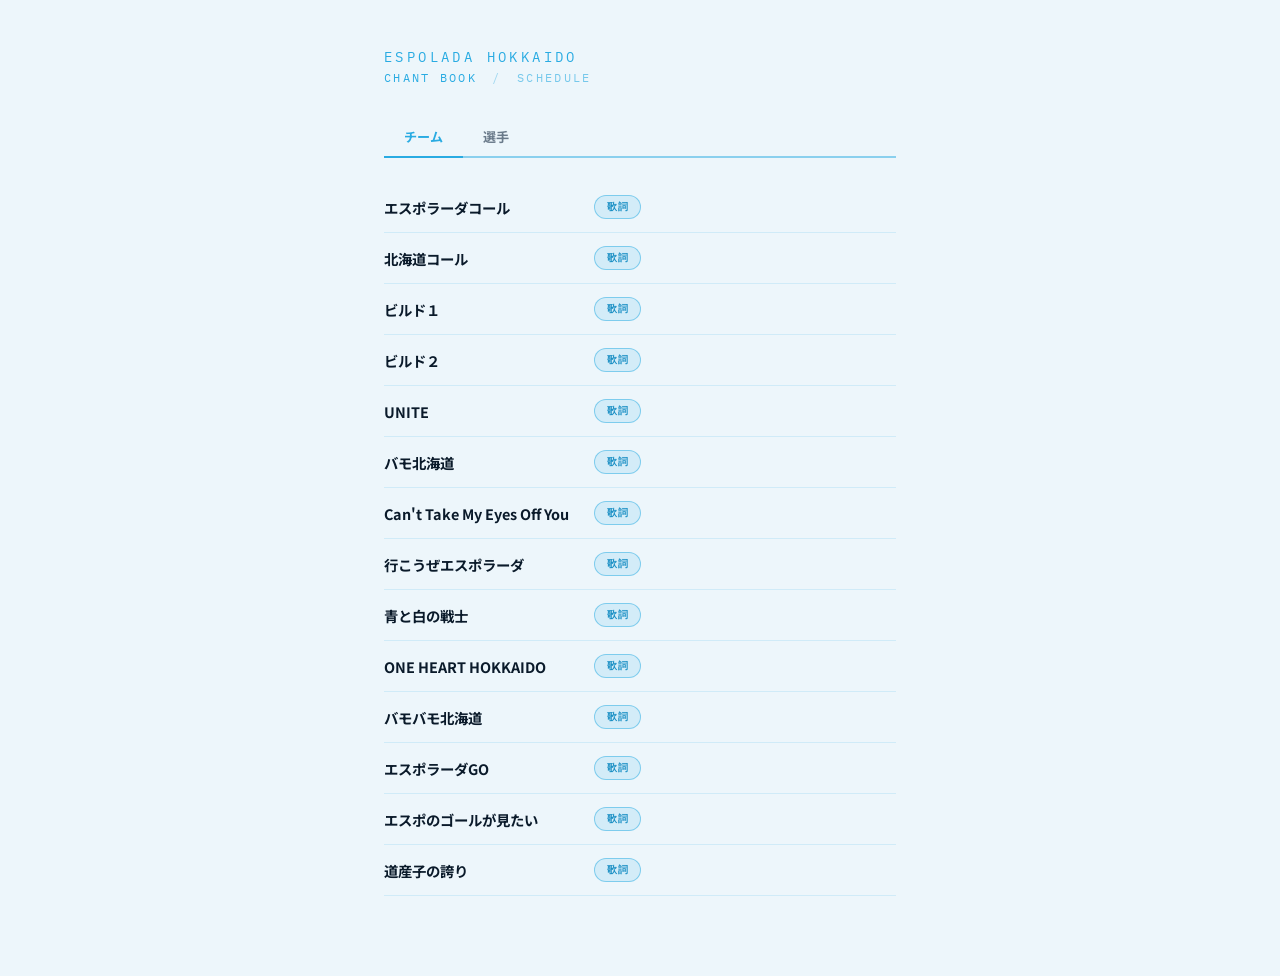
==== index.html @ 990f6f1b "rename tabs: チーム / 選手" ====
<!DOCTYPE html>
<html lang="ja">
<head>
<meta charset="UTF-8">
<meta name="viewport" content="width=device-width, initial-scale=1.0">
<title>CHANT BOOK — エスポラーダ北海道</title>
<link href="https://fonts.googleapis.com/css2?family=Noto+Sans+JP:wght@400;700;900&family=IBM+Plex+Mono&display=swap" rel="stylesheet">
<style>
* { margin:0; padding:0; box-sizing:border-box; }

:root {
  --sky:        #29abe2;
  --sky-mid:    #1a8fc4;
  --sky-dim:    rgba(41,171,226,0.13);
  --sky-border: rgba(41,171,226,0.5);
  --text:       #0a1a2a;
  --muted:      #6a7a8a;
  --border:     rgba(41,171,226,0.15);
  --bg:         #edf6fb;
  --surface:    #ffffff;
}

body {
  background: var(--bg);
  color: var(--text);
  font-family: 'Noto Sans JP', sans-serif;
  max-width: 560px;
  margin: 0 auto;
  padding: 48px 24px 80px;
}

.site-brand {
  font-family: 'IBM Plex Mono', monospace;
  font-size: 0.85rem; letter-spacing: 0.25em;
  color: var(--sky); text-transform: uppercase;
  margin-bottom: 4px;
}
.site-title {
  font-family: 'IBM Plex Mono', monospace;
  font-size: 0.72rem; letter-spacing: 0.2em;
  color: var(--sky); text-transform: uppercase;
  margin-bottom: 32px;
}
.site-title a {
  color: inherit; text-decoration: none; opacity: 0.6; transition: opacity 0.15s;
}
.site-title a:hover { opacity: 1; }
.site-title .bc-sep { opacity: 0.4; margin: 0 6px; }
.site-title .bc-current { opacity: 1; }

/* ── TABS ── */
.tabs {
  display: flex;
  border-bottom: 2px solid var(--sky-border);
  margin-bottom: 24px;
}
.tab {
  padding: 10px 20px;
  font-size: 0.82rem;
  font-weight: 700;
  color: var(--muted);
  cursor: pointer;
  border-bottom: 2px solid transparent;
  margin-bottom: -2px;
  transition: color 0.15s, border-color 0.15s;
  background: none;
  border-top: none; border-left: none; border-right: none;
  font-family: 'Noto Sans JP', sans-serif;
}
.tab:hover { color: var(--sky); }
.tab.active { color: var(--sky); border-bottom-color: var(--sky); }

/* ── LIST ── */
.tab-panel { display: none; }
.tab-panel.active { display: block; }

.item {
  display: grid;
  grid-template-columns: 200px auto 1fr;
  align-items: center;
  gap: 0 10px;
  padding: 13px 0;
  border-bottom: 1px solid var(--border);
}
.item.wip { opacity: 0.35; }

.item-name {
  font-size: 0.9rem;
  font-weight: 700;
  color: var(--text);
  white-space: nowrap;
}

/* バッジ列：名前のすぐ右に密着 */
.item-badges {
  display: flex;
  align-items: center;
  gap: 6px;
}

/* ── BADGES ── */
.badge {
  display: inline-flex;
  align-items: center;
  padding: 4px 12px;
  border-radius: 20px;
  font-size: 0.6rem;
  font-family: 'IBM Plex Mono', monospace;
  letter-spacing: 0.06em;
  cursor: pointer;
  transition: all 0.15s;
  border: 1px solid transparent;
  white-space: nowrap;
}

.badge-call {
  background: var(--sky-dim);
  border-color: var(--sky-border);
  color: var(--sky-mid);
  font-weight: 700;
}
.badge-call:hover {
  background: rgba(41,171,226,0.22);
  border-color: var(--sky);
  color: var(--sky);
}

.badge-chant {
  background: var(--sky);
  border-color: var(--sky);
  color: #fff;
  font-weight: 700;
}
.badge-chant:hover {
  background: var(--sky-mid);
  border-color: var(--sky-mid);
}

/* チャントタブの歌詞バッジ */
.badge-lyrics {
  background: var(--sky-dim);
  border-color: var(--sky-border);
  color: var(--sky-mid);
  font-weight: 700;
}
.badge-lyrics:hover {
  background: rgba(41,171,226,0.22);
  border-color: var(--sky);
  color: var(--sky);
}

/* ── HOVER POPUP ── */
.hover-popup {
  display: none;
  position: fixed;
  z-index: 200;
  background: var(--surface);
  border: 1px solid var(--sky-border);
  border-radius: 10px;
  padding: 16px 18px;
  width: 280px;
  pointer-events: none;
  box-shadow: 0 4px 24px rgba(0,0,0,0.12);
}
.hover-popup.visible { display: block; }

.popup-label {
  font-weight: 700;
  color: var(--muted);
  margin-bottom: 6px;
}
.popup-origin {
  color: var(--muted);
  margin-bottom: 10px;
}
.popup-lines { display: flex; flex-direction: column; }
.popup-line {
  font-size: 0.88rem;
  font-weight: 700;
  color: var(--text);
  line-height: 1.9;
}
.popup-line.is-chant { color: var(--sky); }
.popup-wip {
  font-size: 0.78rem;
  color: var(--muted);
  font-style: italic;
}

/* ── BOTTOM SHEET MODAL ── */
.overlay {
  display: none;
  position: fixed;
  inset: 0;
  background: rgba(0,0,0,0.4);
  z-index: 100;
  backdrop-filter: blur(4px);
  align-items: flex-end;
  justify-content: center;
}
.overlay.open { display: flex; }

.modal {
  background: var(--surface);
  border-top: 3px solid var(--sky);
  width: 100%;
  max-width: 560px;
  padding: 28px 24px 40px;
  border-radius: 14px 14px 0 0;
  animation: slide-up 0.2s cubic-bezier(0.32, 0.72, 0, 1);
  max-height: 80vh;
  overflow-y: auto;
}

@media (min-width: 600px) {
  .overlay {
    align-items: center;
  }
  .modal {
    border-top: none;
    border: 2px solid var(--sky-border);
    border-radius: 14px;
    max-width: 480px;
    max-height: 80vh;
    animation: fade-in 0.18s ease;
    box-shadow: 0 8px 40px rgba(0,0,0,0.18);
  }
  @keyframes fade-in {
    from { opacity: 0; transform: translateY(-12px); }
    to   { opacity: 1; transform: translateY(0); }
  }
}
@keyframes slide-up {
  from { transform: translateY(32px); opacity: 0; }
  to   { transform: translateY(0);    opacity: 1; }
}

.modal-close {
  display: flex;
  justify-content: flex-end;
  margin-bottom: 16px;
}
.close-btn {
  background: none; border: none;
  color: var(--muted); font-size: 2.2rem;
  cursor: pointer; padding: 4px 8px;
  transition: color 0.12s;
}
.close-btn:hover { color: var(--text); }

.modal-player {
  font-family: 'IBM Plex Mono', monospace;
  font-size: 0.55rem;
  letter-spacing: 0.2em;
  color: var(--muted);
  text-transform: uppercase;
  margin-bottom: 4px;
}
.modal-title {
  font-size: 1.2rem;
  font-weight: 900;
  margin-bottom: 20px;
}
.modal-section-label {
  font-weight: 700;
  color: var(--muted);
  margin-bottom: 8px;
}
.modal-origin {
  color: var(--muted);
  margin-bottom: 14px;
}
.modal-lines {
  margin-bottom: 24px;
  padding: 14px 16px;
  border-radius: 10px;
  border: 1px solid var(--sky-border);
  background: rgba(41,171,226,0.06);
}
.modal-lines.is-call {
  border-color: rgba(0,0,0,0.07);
  background: rgba(0,0,0,0.03);
}
.modal-line {
  font-size: 1rem;
  font-weight: 700;
  color: var(--sky);
  line-height: 1.9;
}
.modal-line.is-call-line {
  color: #333344;
}
.modal-divider {
  height: 1px;
  background: var(--border);
  margin-bottom: 20px;
}
.modal-wip {
  font-size: 0.8rem;
  color: var(--muted);
  font-style: italic;
  margin-bottom: 24px;
}

.audio-row {
  display: flex;
  align-items: center;
  gap: 14px;
}
.play-btn {
  width: 42px; height: 42px;
  border-radius: 50%;
  border: 1px solid var(--sky-border);
  background: transparent; color: var(--sky);
  cursor: pointer;
  display: flex; align-items: center; justify-content: center;
  flex-shrink: 0;
  transition: background 0.15s;
}
.play-btn:hover { background: var(--sky-dim); }
.play-btn.playing { background: var(--sky-dim); animation: ring 1s ease infinite; }
@keyframes ring {
  0%,100%{ box-shadow: 0 0 0 0 rgba(41,171,226,0.4); }
  50%    { box-shadow: 0 0 0 10px rgba(41,171,226,0); }
}
.play-btn:disabled {
  border-color: var(--border); color: #ccccdd;
  cursor: default; animation: none;
}
.audio-status {
  font-family: 'IBM Plex Mono', monospace;
  font-size: 0.55rem; color: var(--muted); letter-spacing: 0.1em;
}
</style>
</head>
<body>

<div class="site-brand">ESPOLADA HOKKAIDO</div>
<div class="site-title">
  <span class="bc-current">Chant Book</span>
  <span class="bc-sep">/</span>
  <a href="./next-match.html">Schedule</a>
</div>

<div class="tabs">
  <button class="tab active" onclick="switchTab('chants', this)">チーム</button>
  <button class="tab" onclick="switchTab('calls', this)">選手</button>
</div>

<div class="tab-panel active" id="panel-chants">
  <div id="chant-list"></div>
</div>
<div class="tab-panel" id="panel-calls">
  <div id="call-list"></div>
</div>

<!-- Hover popup -->
<div class="hover-popup" id="hover-popup">
  <div class="popup-label" id="popup-label"></div>
  <div id="popup-content-wrap"></div>
</div>

<!-- Bottom sheet modal -->
<div class="overlay" id="overlay" onclick="handleOverlayClick(event)">
  <div class="modal" onclick="event.stopPropagation()">
    <div class="modal-close">
      <button class="close-btn" onclick="closeModal()">✕</button>
    </div>
    <div id="modal-inner"></div>
    <div class="audio-row">
      <button class="play-btn" id="modal-play" onclick="toggleAudio()">
        <svg id="modal-icon" width="12" height="14" viewBox="0 0 12 14" fill="currentColor">
          <path d="M0 0 L12 7 L0 14 Z"/>
        </svg>
      </button>
      <div class="audio-status" id="audio-status">音源準備中</div>
    </div>
  </div>
</div>

<script>
const chants = [
  { title: "エスポラーダコール",
    lines: ["エースポラーダ＊＊　＊＊＊", "エースポラーダ＊＊　＊＊＊"], audio: null },
  { title: "北海道コール",
    lines: ["ほーっかいどー＊＊", "ほーっかいどー＊＊"], audio: null },
  { title: "ビルド１",
    lines: ["＊　＊＊＊　北海道", "＊　＊＊＊　北海道"], audio: null },
  { title: "ビルド２",
    lines: ["＊　＊＊　＊＊＊＊（オイ）", "エスポラーダ北海道", "＊　＊＊　＊＊＊＊（オイ）", "エスポラーダ北海道"], audio: null },
  { title: "UNITE",
    origin: "リパブリック讃歌",
    lines: ["エースポラーダ　ユナイト", "エースポラーダ　ユナイト", "エースポラーダ　ユナイト", "エースポラーダ　北海道"], audio: null },
  { title: "バモ北海道",
    lines: ["オー　バモ北海道", "北海道　北海道", "バモ北海道"], audio: null },
  { title: "Can't Take My Eyes Off You",
    origin: "君の瞳に恋してる",
    lines: ["エ・ス・ポ・ラーダ　ラララララーラ", "エスポラーダ　ラララララーラ", "エスポラーダ　ラララララーラ", "エスポラーダ　ララーラ　ララーラーラー"], audio: null },
  { title: "行こうぜエスポラーダ",
    lines: ["行こうぜ　行こうぜ　エスポラーダー", "北海道　北海道　オーオー"], audio: null },
  { title: "青と白の戦士",
    lines: ["アーレー　アーレー　アレー", "エスポ　アーレー", "青と白の誇りかけ", "共に戦おう"], audio: null },
  { title: "ONE HEART HOKKAIDO",
    lines: ["青と白の戦士　がむしゃらに走ろう", "熱く強く速く　共に戦おうぜ", "ONE HEART HOKKAIDO", "ONE HEART HOKKAIDO", "ONE HEART HOKKAIDO", "ONE HEART HOKKAIDO"], audio: null },
  { title: "バモバモ北海道",
    lines: ["バモバモー北海道", "バモバモー北海道", "バモー北海道", "バモー北海道"], audio: null },
  { title: "エスポラーダGO",
    lines: ["ほっ・かい・どう　エスポラーダ", "GO＊＊＊＊＊＊＊", "GO＊＊＊＊＊＊＊", "GO＊＊＊＊＊＊＊", "GO＊＊＊", "＊＊＊＊＊＊＊＊", "ほーっかいどー＊＊", "ほーっかいどー＊＊", "ほーっかいどー＊＊", "ほーっかいどー＊＊＊＊"], audio: null },
  { title: "エスポのゴールが見たい",
    lines: ["エスポのゴールが見たーい（見たい）", "見たーい（見たい）", "見たーい（見たい）", "エスポのゴールが見たーい", "ララララララ　ララーラー"], audio: null },
  { title: "道産子の誇り",
    lines: ["この歌声が聞こえるか", "熱い仲間がここに", "お前たちこそが　道産子の誇り", "さあ歌え飛び跳ねろ", "シャララララ　シャララーララ", "シャララララ　シャララーララ", "シャララララ　シャララーララ", "シャララララ　シャララーララ"], audio: null },
];

const calls = [
  { title: "#1  戸田 貴英（GK）",   call: "たーか　たーか　たーか",
    origin: "Narco",
    chant: ["ラーラララー　ラーラララー", "とーだたかーひで　ラーラララー", "ラーラララー　ラーラララー", "とーだたかーひで　ラーラララー"], audio: null },
  { title: "#2  杉上 理央（GK）",   call: "りーお　りーお　りーお",                                            origin: null, chant: null, audio: null },
  { title: "#5  櫛部 悠路（FP）",   call: "ゆーろ＊＊＊　ゆーろ＊＊＊",                                        origin: null, chant: null, audio: null },
  { title: "#6  笠島 大暉（FP）",   call: "だいき＊＊＊　だいき＊＊＊",
    origin: "ザ・ヒットパレード",
    chant: ["ゲットゴール　ゲットゴール", "かーさじーま　だーいきー", "ゲットゴール　ゲットゴール", "かーさじーま　だーいきー"], audio: null },
  { title: "#7  室田 祐希（FP）",   call: "ゆーき＊＊＊　ゆーき＊＊＊",
    origin: "勇気100％",
    chant: ["そうさ　100％ゆーきー", "もうがんばるしーかなーいさー", "ゆーきだけが持つ輝き", "えいえーんに　忘れないーでねー", "（ヘイヘイ）"], audio: null },
  { title: "#10 鈴木 裕太郎（FP）", call: ["ゆーたろー＊＊　＊＊＊", "ゆーたろー＊＊　＊＊＊"],
    origin: "サタデーナイト",
    chant: ["輝け俺たちの誇り", "ゆうたろう　ゆうたろう", "輝け俺たちの誇り", "ゆうたろう　ゆうたろう", "オオオーオオー　オーオーオーオオー"], audio: null },
  { title: "#14 菅原 慶達（FP）",   call: ["け・い・た・つ＊＊＊＊", "け・い・た・つ＊＊＊＊"],
    origin: "Kernkraft 400",
    chant: ["おおおおお　おっおおおおお", "おっおおおおっお　け・い・た・つ"], audio: null },
  { title: "#15 佐藤 悠平（FP）",   call: "ゆーへい＊＊＊　ゆーへい＊＊＊",                                    origin: null, chant: null, audio: null },
  { title: "#16 山本 航平（FP）",   call: "こーへい＊＊＊　こーへい＊＊＊",
    origin: "See Off",
    chant: ["止まらねー　やまーもと　こーへーい", "暴れーろ　荒ーれー狂えー", "ララララーラ　ラーラララー", "行けよ　こーへー"], audio: null },
  { title: "#17 水上 玄太（FP）",   call: "げんた＊＊＊　げんた＊＊＊",
    origin: "リンダリンダ",
    chant: ["げんたげんたー", "げんたげんたげんたーー", "げんたげんたー", "げんたげんたげんたー　ゴール"], audio: null },
  { title: "#18 宮原 勇哉（FP）",   call: ["みっやはら　みやはら＊＊", "みっやはら　みやはら＊＊"],
    origin: "日曜日よりの使者",
    chant: ["みやはーら　さあ行こうぜ", "みやはーら　ララララーラ", "みやはーら　バモポンテ", "みやはーら　ラララララー"], audio: null },
  { title: "#19 中浦 慶大（FP）",   call: "けいた＊＊＊　けいた＊＊＊",                                        origin: null, chant: null, audio: null },
  { title: "#20 佐藤 明生（FP）",   call: "あきお＊＊＊　あきお＊＊＊",
    origin: "We Will Rock You",
    chant: ["わーれーらーの　あきお", "行ーけー行ーけー　あきお"], audio: null },
  { title: "#21 中野 翼（FP）",     call: ["なかのつーばさ＊＊＊", "なかのつーばさ＊＊＊"],                        origin: null, chant: null, audio: null },
  { title: "#22 髙橋 翼（FP）",     call: "＊　＊＊＊つばさ　＊　＊＊＊つばさ",                            origin: null, chant: null, audio: null },
  { title: "#23 西村 啓（FP）",     call: ["にしむら　けい＊＊　＊＊＊", "にしむら　けい＊＊　＊＊＊"],
    origin: "ミッキーマウスマーチ",
    chant: ["にっしむら　にっしむら　にっしむらけい", "にっしむら　にっしむら　にっしむらけい"], audio: null },
  { title: "#24 荒谷 洸介（FP）",   call: "こうすけ＊＊＊　こうすけ＊＊＊",                                    origin: null, chant: null, audio: null },
  { title: "#25 吉川 頼（GK）",     call: "らーい　らーい　らーい",                                            origin: null, chant: null, audio: null },
];

// ── ヘルパー ─────────────────────────────────────
function renderLines(lines, isChant) {
  return lines.map(l => `<div class="popup-line${isChant ? " is-chant" : ""}">${l}</div>`).join("");
}
function renderModalLines(lines, isChant) {
  const boxClass = isChant ? "" : " is-call";
  const lineClass = isChant ? "" : " is-call-line";
  return `<div class="modal-lines${boxClass}">${lines.map(l => `<div class="modal-line${lineClass}">${l}</div>`).join("")}</div>`;
}

// ── POPUP ──────────────────────────────────────
const isTouch  = window.matchMedia('(hover: none)').matches;
const popup    = document.getElementById("hover-popup");
const popupLabel = document.getElementById("popup-label");
const popupContentWrap = document.getElementById("popup-content-wrap");
let popupTimer = null;

function showPopup(label, lines, isChant, origin, anchorEl) {
  popupLabel.textContent = label;
  let html = "";
  if (origin) html += `<div class="popup-origin">♪ ${origin}</div>`;
  html += `<div class="popup-lines">${renderLines(lines, isChant)}</div>`;
  popupContentWrap.innerHTML = html;
  popup.classList.add("visible");
  requestAnimationFrame(() => positionPopup(anchorEl));
}

function positionPopup(anchorEl) {
  const rect = anchorEl.getBoundingClientRect();
  const ph   = popup.offsetHeight;
  const left = rect.right + 10;
  let top = rect.top + rect.height / 2 - ph / 2;
  top = Math.max(8, Math.min(top, window.innerHeight - ph - 8));
  popup.style.left = left + "px";
  popup.style.top  = top  + "px";
}

function hidePopup() { popup.classList.remove("visible"); }

function attachBadgeHover(badgeEl, label, lines, isChant, origin) {
  badgeEl.addEventListener("mouseenter", () => {
    clearTimeout(popupTimer);
    showPopup(label, lines, isChant, origin, badgeEl);
  });
  badgeEl.addEventListener("mouseleave", () => {
    popupTimer = setTimeout(hidePopup, 100);
  });
}

// ── RENDER ──────────────────────────────────────
function renderChants(items) {
  const el = document.getElementById("chant-list");
  items.forEach(item => {
    const div = document.createElement("div");
    div.className = "item" + (item.wip ? " wip" : "");

    if (item.wip) {
      div.innerHTML = `<span class="item-name">${item.title}</span><div class="item-badges"></div>`;
      el.appendChild(div);
      return;
    }

    div.innerHTML = `
      <span class="item-name">${item.title}</span>
      <div class="item-badges"><span class="badge badge-lyrics">歌詞</span></div>
    `;

    const lyricsBadge = div.querySelector(".badge-lyrics");
    if (isTouch) {
      lyricsBadge.addEventListener("click", () => openModalChant(item));
    } else {
      attachBadgeHover(lyricsBadge, "歌詞", item.lines, false, item.origin || null);
      lyricsBadge.addEventListener("click", () => openModalChant(item));
    }
    el.appendChild(div);
  });
}

function renderCalls(items) {
  const el = document.getElementById("call-list");
  items.forEach(item => {
    const div = document.createElement("div");
    div.className = "item";

    let badgesHTML = `<span class="badge badge-call">コール</span>`;
    if (item.chant !== null) badgesHTML += `<span class="badge badge-chant">チャント</span>`;

    div.innerHTML = `<span class="item-name">${item.title}</span><div class="item-badges">${badgesHTML}</div>`;

    const callBadge  = div.querySelector(".badge-call");
    const chantBadge = div.querySelector(".badge-chant");

    if (isTouch) {
      callBadge.addEventListener("click", () => openModalCall(item, "call"));
      if (chantBadge) chantBadge.addEventListener("click", () => openModalCall(item, "chant"));
    } else {
      attachBadgeHover(callBadge, "コール", [].concat(item.call), false, null);
      callBadge.addEventListener("click", () => openModalCall(item, "call"));
      if (chantBadge) {
        attachBadgeHover(chantBadge, "チャント", item.chant, true, item.origin);
        chantBadge.addEventListener("click", () => openModalCall(item, "chant"));
      }
    }
    el.appendChild(div);
  });
}

function switchTab(id, btn) {
  document.querySelectorAll(".tab").forEach(t => t.classList.remove("active"));
  document.querySelectorAll(".tab-panel").forEach(p => p.classList.remove("active"));
  btn.classList.add("active");
  document.getElementById("panel-" + id).classList.add("active");
  hidePopup();
}

// ── MODAL ────────────────────────────────────────
let currentAudio = null;
let currentItem  = null;

function openModalChant(item) {
  currentItem = item; hidePopup();
  document.getElementById("modal-inner").innerHTML = `
    <div class="modal-section-label">歌詞</div>
    <div class="modal-title">${item.title}</div>
    ${item.origin ? `<div class="modal-origin">♪ ${item.origin}</div>` : ""}
    ${renderModalLines(item.lines, true)}
  `;
  setupModalAudio(item.audio);
  document.getElementById("overlay").classList.add("open");
}

function openModalCall(item, type) {
  currentItem = item; hidePopup(); stopAudio();
  let inner = `<div class="modal-title">${item.title}</div>`;
  if (type === "call") {
    inner += `<div class="modal-section-label">コール</div>
      ${renderModalLines([].concat(item.call), false)}`;
    if (item.chant) {
      inner += `<div class="modal-divider"></div>
        <div class="modal-section-label">チャント</div>
        ${item.origin ? `<div class="modal-origin">♪ ${item.origin}</div>` : ""}
        ${renderModalLines(item.chant, true)}`;
    }
  } else {
    inner += `<div class="modal-section-label">チャント</div>
      ${item.origin ? `<div class="modal-origin">♪ ${item.origin}</div>` : ""}
      ${renderModalLines(item.chant, true)}
      <div class="modal-divider"></div>
      <div class="modal-section-label">コール</div>
      ${renderModalLines([].concat(item.call), false)}`;
  }
  document.getElementById("modal-inner").innerHTML = inner;
  setupModalAudio(item.audio);
  document.getElementById("overlay").classList.add("open");
}

function setupModalAudio(audioSrc) {
  stopAudio();
  const playBtn = document.getElementById("modal-play");
  const icon    = document.getElementById("modal-icon");
  const status  = document.getElementById("audio-status");
  icon.innerHTML = '<path d="M0 0 L12 7 L0 14 Z"/>';
  playBtn.classList.remove("playing");
  playBtn.disabled = !audioSrc;
  status.textContent = audioSrc ? "タップして再生" : "音源準備中";
}

function closeModal() {
  stopAudio();
  document.getElementById("overlay").classList.remove("open");
}

function handleOverlayClick(e) {
  if (e.target === document.getElementById("overlay")) closeModal();
}

function stopAudio() {
  if (currentAudio) { currentAudio.pause(); currentAudio.currentTime = 0; currentAudio = null; }
  const p = document.getElementById("modal-play");
  const i = document.getElementById("modal-icon");
  if (p) p.classList.remove("playing");
  if (i) i.innerHTML = '<path d="M0 0 L12 7 L0 14 Z"/>';
}

function toggleAudio() {
  if (!currentItem?.audio) return;
  const playBtn = document.getElementById("modal-play");
  const icon    = document.getElementById("modal-icon");
  const status  = document.getElementById("audio-status");
  if (currentAudio && !currentAudio.paused) {
    stopAudio(); status.textContent = "タップして再生"; return;
  }
  if (!currentAudio) currentAudio = new Audio(currentItem.audio);
  currentAudio.play();
  currentAudio.onended = () => { stopAudio(); status.textContent = "タップして再生"; };
  playBtn.classList.add("playing");
  icon.innerHTML = '<rect x="0" y="0" width="4" height="14" rx="1"/><rect x="8" y="0" width="4" height="14" rx="1"/>';
  status.textContent = "再生中";
}

document.addEventListener("keydown", e => { if (e.key === "Escape") closeModal(); });
window.addEventListener("resize", hidePopup);

// ── スワイプ下で閉じる ──
let swipeStartY = 0;
const modalEl = document.querySelector(".modal");
modalEl.addEventListener("touchstart", e => {
  swipeStartY = e.touches[0].clientY;
}, { passive: true });
modalEl.addEventListener("touchend", e => {
  const dy = e.changedTouches[0].clientY - swipeStartY;
  if (dy > 60) closeModal();
}, { passive: true });

renderChants(chants);
renderCalls(calls);
</script>
</body>
</html>
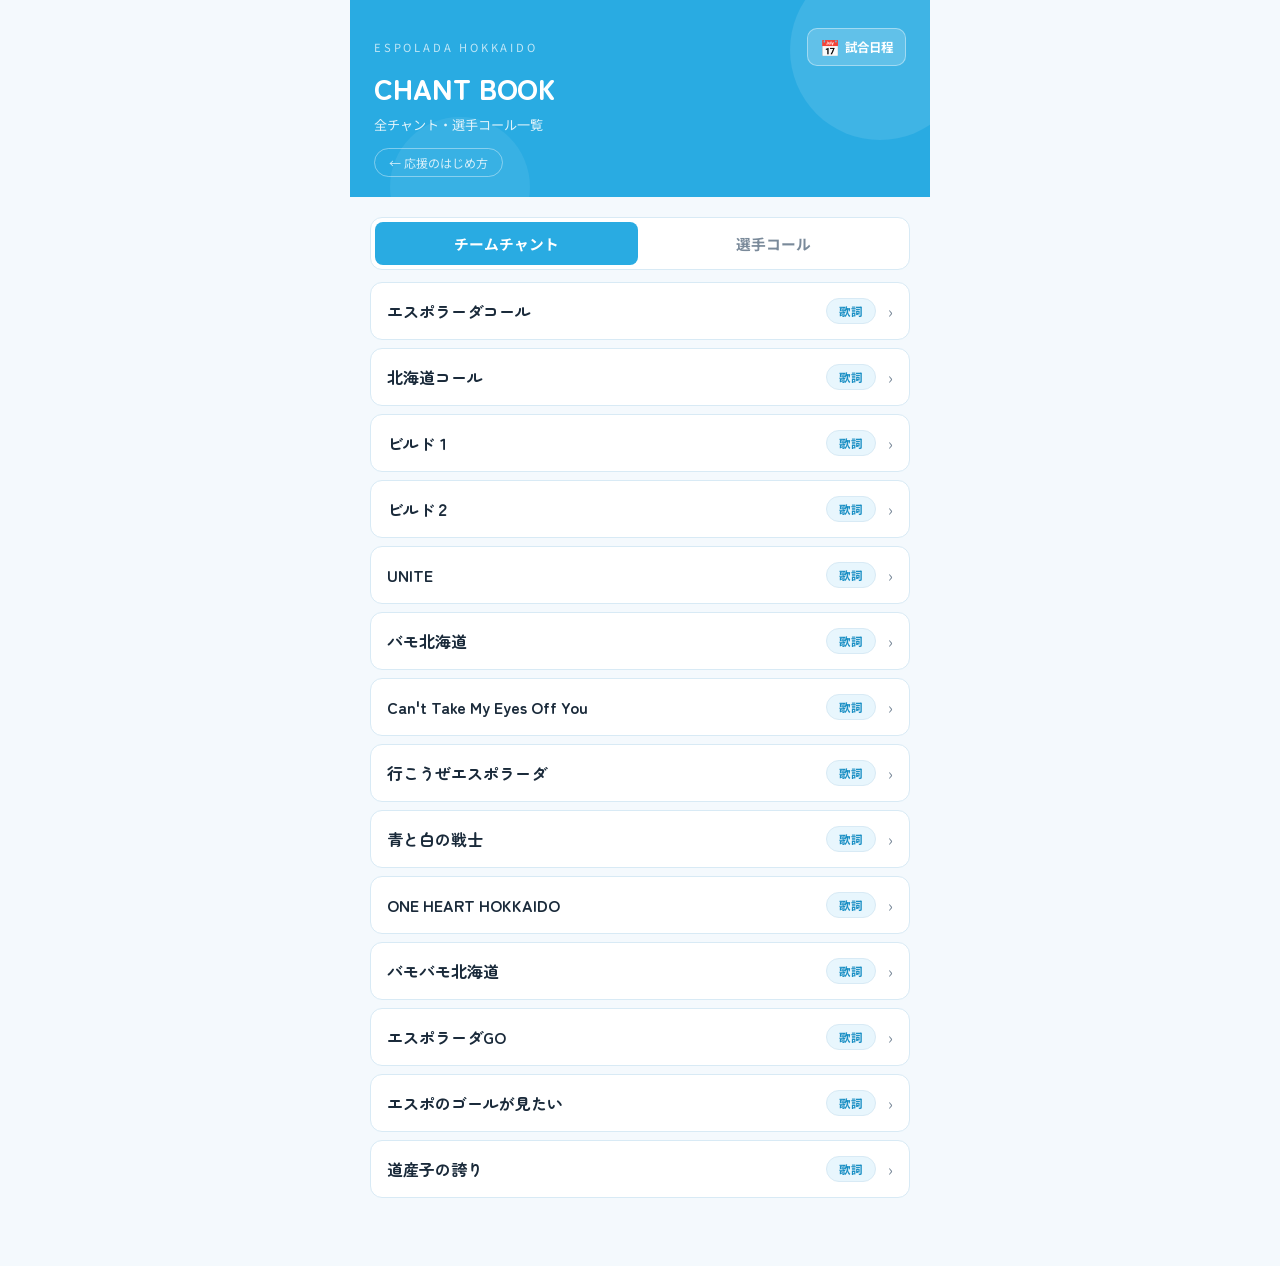
==== commit aafcddec: "Update index.html" ====
--- a/index.html
+++ b/index.html
@@ -4,376 +4,518 @@
 <meta charset="UTF-8">
 <meta name="viewport" content="width=device-width, initial-scale=1.0">
 <title>CHANT BOOK — エスポラーダ北海道</title>
-<link href="https://fonts.googleapis.com/css2?family=Noto+Sans+JP:wght@400;700;900&family=IBM+Plex+Mono&display=swap" rel="stylesheet">
+<link href="https://fonts.googleapis.com/css2?family=Noto+Sans+JP:wght@400;700;900&family=Zen+Maru+Gothic:wght@700;900&display=swap" rel="stylesheet">
 <style>
 * { margin:0; padding:0; box-sizing:border-box; }
 
 :root {
-  --sky:        #29abe2;
-  --sky-mid:    #1a8fc4;
-  --sky-dim:    rgba(41,171,226,0.13);
-  --sky-border: rgba(41,171,226,0.5);
-  --text:       #0a1a2a;
-  --muted:      #6a7a8a;
-  --border:     rgba(41,171,226,0.15);
-  --bg:         #edf6fb;
-  --surface:    #ffffff;
+  --blue: #29abe2;
+  --blue-dark: #1a8fc4;
+  --blue-light: #e8f6fd;
+  --blue-mid: rgba(41,171,226,0.15);
+  --text: #1a2a3a;
+  --muted: #7a8a9a;
+  --border: #d8eaf5;
+  --bg: #f4f9fd;
+  --surface: #ffffff;
 }
 
 body {
   background: var(--bg);
   color: var(--text);
   font-family: 'Noto Sans JP', sans-serif;
-  max-width: 560px;
+  max-width: 580px;
   margin: 0 auto;
-  padding: 48px 24px 80px;
-}
-
-.site-brand {
-  font-family: 'IBM Plex Mono', monospace;
-  font-size: 0.85rem; letter-spacing: 0.25em;
-  color: var(--sky); text-transform: uppercase;
-  margin-bottom: 4px;
-}
-.site-title {
-  font-family: 'IBM Plex Mono', monospace;
-  font-size: 0.72rem; letter-spacing: 0.2em;
-  color: var(--sky); text-transform: uppercase;
-  margin-bottom: 32px;
-}
-.site-title a {
-  color: inherit; text-decoration: none; opacity: 0.6; transition: opacity 0.15s;
-}
-.site-title a:hover { opacity: 1; }
-.site-title .bc-sep { opacity: 0.4; margin: 0 6px; }
-.site-title .bc-current { opacity: 1; }
+  padding-bottom: 60px;
+}
+
+/* ── HEADER ── */
+.header {
+  background: var(--blue);
+  padding: 28px 24px 24px;
+  position: relative;
+  overflow: hidden;
+}
+
+.header::before {
+  content: '';
+  position: absolute;
+  top: -40px; right: -40px;
+  width: 180px; height: 180px;
+  border-radius: 50%;
+  background: rgba(255,255,255,0.1);
+}
+
+.header::after {
+  content: '';
+  position: absolute;
+  bottom: -60px; left: 40px;
+  width: 140px; height: 140px;
+  border-radius: 50%;
+  background: rgba(255,255,255,0.07);
+}
+
+.header-top-row {
+  display: flex;
+  align-items: center;
+  justify-content: space-between;
+  margin-bottom: 6px;
+  position: relative;
+  z-index: 1;
+}
+
+.header-brand {
+  font-size: 0.7rem;
+  letter-spacing: 0.25em;
+  color: rgba(255,255,255,0.7);
+  text-transform: uppercase;
+}
+
+.schedule-block {
+  display: flex;
+  align-items: center;
+  gap: 5px;
+  background: rgba(255,255,255,0.18);
+  border: 1.5px solid rgba(255,255,255,0.4);
+  border-radius: 10px;
+  padding: 6px 12px;
+  text-decoration: none;
+  transition: background 0.15s;
+}
+
+.schedule-block:hover {
+  background: rgba(255,255,255,0.28);
+}
+
+.schedule-icon { font-size: 1rem; }
+
+.schedule-text {
+  font-size: 0.78rem;
+  font-weight: 700;
+  color: #fff;
+  white-space: nowrap;
+}
+
+.header-title {
+  font-family: 'Zen Maru Gothic', sans-serif;
+  font-size: 1.8rem;
+  font-weight: 900;
+  color: #fff;
+  line-height: 1.1;
+  margin-bottom: 10px;
+  position: relative;
+  z-index: 1;
+}
+
+.header-sub {
+  font-size: 0.82rem;
+  color: rgba(255,255,255,0.85);
+  line-height: 1.6;
+  position: relative;
+  z-index: 1;
+}
+
+.header-nav {
+  margin-top: 14px;
+  position: relative;
+  z-index: 1;
+}
+
+.header-nav a {
+  font-size: 0.75rem;
+  color: rgba(255,255,255,0.8);
+  text-decoration: none;
+  border: 1px solid rgba(255,255,255,0.4);
+  padding: 5px 14px;
+  border-radius: 20px;
+  transition: all 0.15s;
+}
+
+.header-nav a:hover {
+  background: rgba(255,255,255,0.15);
+  color: #fff;
+}
+
+/* ── LEGEND ── */
+.legend-bar {
+  margin: 16px 20px 0;
+  display: inline-flex;
+  align-items: center;
+  gap: 6px;
+  background: #fff8e1;
+  border: 1px solid #ffe082;
+  border-radius: 8px;
+  padding: 7px 14px;
+  font-size: 0.8rem;
+  color: #7a6000;
+}
+
+.legend-bar strong {
+  font-weight: 900;
+}
 
 /* ── TABS ── */
+.tabs-wrap {
+  padding: 20px 20px 0;
+}
+
 .tabs {
   display: flex;
-  border-bottom: 2px solid var(--sky-border);
-  margin-bottom: 24px;
-}
+  background: var(--surface);
+  border-radius: 12px;
+  padding: 4px;
+  border: 1.5px solid var(--border);
+  gap: 4px;
+}
+
 .tab {
-  padding: 10px 20px;
-  font-size: 0.82rem;
+  flex: 1;
+  padding: 11px;
+  font-size: 0.92rem;
   font-weight: 700;
   color: var(--muted);
   cursor: pointer;
-  border-bottom: 2px solid transparent;
-  margin-bottom: -2px;
-  transition: color 0.15s, border-color 0.15s;
+  border-radius: 8px;
+  border: none;
   background: none;
-  border-top: none; border-left: none; border-right: none;
   font-family: 'Noto Sans JP', sans-serif;
-}
-.tab:hover { color: var(--sky); }
-.tab.active { color: var(--sky); border-bottom-color: var(--sky); }
+  transition: all 0.15s;
+}
+
+.tab:hover { color: var(--blue); }
+
+.tab.active {
+  background: var(--blue);
+  color: #fff;
+}
 
 /* ── LIST ── */
 .tab-panel { display: none; }
 .tab-panel.active { display: block; }
 
+.list-wrap {
+  padding: 12px 20px 0;
+}
+
 .item {
-  display: grid;
-  grid-template-columns: 200px auto 1fr;
-  align-items: center;
-  gap: 0 10px;
-  padding: 13px 0;
-  border-bottom: 1px solid var(--border);
-}
-.item.wip { opacity: 0.35; }
+  display: flex;
+  align-items: center;
+  gap: 12px;
+  padding: 15px 16px;
+  background: var(--surface);
+  border-radius: 12px;
+  border: 1.5px solid var(--border);
+  margin-bottom: 8px;
+  cursor: pointer;
+  transition: border-color 0.15s, box-shadow 0.15s;
+}
+
+.item:hover {
+  border-color: var(--blue);
+  box-shadow: 0 2px 10px rgba(41,171,226,0.12);
+}
+
+.item.wip {
+  opacity: 0.4;
+  cursor: default;
+}
+
+.item.wip:hover {
+  border-color: var(--border);
+  box-shadow: none;
+}
 
 .item-name {
-  font-size: 0.9rem;
+  flex: 1;
+  font-family: 'Zen Maru Gothic', sans-serif;
+  font-size: 1rem;
   font-weight: 700;
   color: var(--text);
-  white-space: nowrap;
-}
-
-/* バッジ列：名前のすぐ右に密着 */
+}
+
 .item-badges {
   display: flex;
-  align-items: center;
   gap: 6px;
-}
-
-/* ── BADGES ── */
+  align-items: center;
+}
+
 .badge {
   display: inline-flex;
   align-items: center;
   padding: 4px 12px;
   border-radius: 20px;
-  font-size: 0.6rem;
-  font-family: 'IBM Plex Mono', monospace;
-  letter-spacing: 0.06em;
+  font-size: 0.72rem;
+  font-weight: 700;
+  white-space: nowrap;
+  border: 1.5px solid transparent;
   cursor: pointer;
   transition: all 0.15s;
-  border: 1px solid transparent;
-  white-space: nowrap;
 }
 
 .badge-call {
-  background: var(--sky-dim);
-  border-color: var(--sky-border);
-  color: var(--sky-mid);
-  font-weight: 700;
-}
+  background: var(--blue-light);
+  border-color: var(--border);
+  color: var(--blue-dark);
+}
+
 .badge-call:hover {
-  background: rgba(41,171,226,0.22);
-  border-color: var(--sky);
-  color: var(--sky);
+  background: var(--blue-mid);
+  border-color: var(--blue);
 }
 
 .badge-chant {
-  background: var(--sky);
-  border-color: var(--sky);
+  background: var(--blue);
   color: #fff;
-  font-weight: 700;
-}
-.badge-chant:hover {
-  background: var(--sky-mid);
-  border-color: var(--sky-mid);
-}
-
-/* チャントタブの歌詞バッジ */
+}
+
+.badge-chant:hover { background: var(--blue-dark); }
+
 .badge-lyrics {
-  background: var(--sky-dim);
-  border-color: var(--sky-border);
-  color: var(--sky-mid);
-  font-weight: 700;
-}
+  background: var(--blue-light);
+  border-color: var(--border);
+  color: var(--blue-dark);
+}
+
 .badge-lyrics:hover {
-  background: rgba(41,171,226,0.22);
-  border-color: var(--sky);
-  color: var(--sky);
-}
-
-/* ── HOVER POPUP ── */
-.hover-popup {
-  display: none;
-  position: fixed;
-  z-index: 200;
-  background: var(--surface);
-  border: 1px solid var(--sky-border);
-  border-radius: 10px;
-  padding: 16px 18px;
-  width: 280px;
-  pointer-events: none;
-  box-shadow: 0 4px 24px rgba(0,0,0,0.12);
-}
-.hover-popup.visible { display: block; }
-
-.popup-label {
-  font-weight: 700;
+  background: var(--blue-mid);
+  border-color: var(--blue);
+}
+
+.item-chevron {
   color: var(--muted);
-  margin-bottom: 6px;
-}
-.popup-origin {
-  color: var(--muted);
-  margin-bottom: 10px;
-}
-.popup-lines { display: flex; flex-direction: column; }
-.popup-line {
-  font-size: 0.88rem;
-  font-weight: 700;
-  color: var(--text);
-  line-height: 1.9;
-}
-.popup-line.is-chant { color: var(--sky); }
-.popup-wip {
-  font-size: 0.78rem;
-  color: var(--muted);
-  font-style: italic;
-}
-
-/* ── BOTTOM SHEET MODAL ── */
+  font-size: 1rem;
+}
+
+/* ── MODAL ── */
 .overlay {
   display: none;
   position: fixed;
   inset: 0;
-  background: rgba(0,0,0,0.4);
+  background: rgba(0,0,0,0.45);
   z-index: 100;
   backdrop-filter: blur(4px);
   align-items: flex-end;
   justify-content: center;
 }
+
 .overlay.open { display: flex; }
 
 .modal {
   background: var(--surface);
-  border-top: 3px solid var(--sky);
+  border-top: 4px solid var(--blue);
   width: 100%;
-  max-width: 560px;
-  padding: 28px 24px 40px;
-  border-radius: 14px 14px 0 0;
-  animation: slide-up 0.2s cubic-bezier(0.32, 0.72, 0, 1);
-  max-height: 80vh;
+  max-width: 580px;
+  padding: 0 0 40px;
+  border-radius: 18px 18px 0 0;
+  animation: slide-up 0.22s cubic-bezier(0.32,0.72,0,1);
+  max-height: 82vh;
   overflow-y: auto;
 }
 
 @media (min-width: 600px) {
-  .overlay {
-    align-items: center;
-  }
+  .overlay { align-items: center; }
   .modal {
     border-top: none;
-    border: 2px solid var(--sky-border);
-    border-radius: 14px;
+    border: 2px solid var(--border);
+    border-radius: 18px;
     max-width: 480px;
-    max-height: 80vh;
     animation: fade-in 0.18s ease;
-    box-shadow: 0 8px 40px rgba(0,0,0,0.18);
+    box-shadow: 0 8px 40px rgba(0,0,0,0.15);
   }
   @keyframes fade-in {
-    from { opacity: 0; transform: translateY(-12px); }
+    from { opacity: 0; transform: translateY(-10px); }
     to   { opacity: 1; transform: translateY(0); }
   }
 }
+
 @keyframes slide-up {
-  from { transform: translateY(32px); opacity: 0; }
+  from { transform: translateY(40px); opacity: 0; }
   to   { transform: translateY(0);    opacity: 1; }
 }
 
-.modal-close {
+.modal-close-row {
   display: flex;
   justify-content: flex-end;
-  margin-bottom: 16px;
-}
+  padding: 14px 16px 0;
+}
+
 .close-btn {
-  background: none; border: none;
-  color: var(--muted); font-size: 2.2rem;
-  cursor: pointer; padding: 4px 8px;
-  transition: color 0.12s;
-}
-.close-btn:hover { color: var(--text); }
-
-.modal-player {
-  font-family: 'IBM Plex Mono', monospace;
-  font-size: 0.55rem;
-  letter-spacing: 0.2em;
+  background: var(--bg);
+  border: none;
   color: var(--muted);
-  text-transform: uppercase;
-  margin-bottom: 4px;
-}
-.modal-title {
-  font-size: 1.2rem;
-  font-weight: 900;
-  margin-bottom: 20px;
-}
-.modal-section-label {
+  font-size: 1.1rem;
+  width: 34px; height: 34px;
+  border-radius: 50%;
+  cursor: pointer;
+  display: flex;
+  align-items: center;
+  justify-content: center;
+  transition: background 0.12s;
+}
+
+.close-btn:hover { background: var(--blue-light); color: var(--blue); }
+
+.modal-body { padding: 8px 22px 0; }
+
+.modal-type {
+  font-size: 0.7rem;
   font-weight: 700;
   color: var(--muted);
-  margin-bottom: 8px;
-}
+  letter-spacing: 0.15em;
+  margin-bottom: 4px;
+}
+
+.modal-title {
+  font-family: 'Zen Maru Gothic', sans-serif;
+  font-size: 1.4rem;
+  font-weight: 900;
+  margin-bottom: 14px;
+  line-height: 1.3;
+}
+
 .modal-origin {
+  font-size: 0.8rem;
   color: var(--muted);
   margin-bottom: 14px;
 }
+
+.modal-section-label {
+  font-size: 0.72rem;
+  font-weight: 700;
+  color: var(--muted);
+  letter-spacing: 0.12em;
+  margin-bottom: 8px;
+  margin-top: 16px;
+}
+
 .modal-lines {
-  margin-bottom: 24px;
-  padding: 14px 16px;
-  border-radius: 10px;
-  border: 1px solid var(--sky-border);
-  background: rgba(41,171,226,0.06);
-}
+  background: var(--blue-light);
+  border: 1.5px solid var(--border);
+  border-radius: 12px;
+  padding: 16px 18px;
+  margin-bottom: 6px;
+}
+
 .modal-lines.is-call {
-  border-color: rgba(0,0,0,0.07);
-  background: rgba(0,0,0,0.03);
-}
+  background: #f6f8fa;
+  border-color: #e0e8f0;
+}
+
 .modal-line {
-  font-size: 1rem;
+  font-family: 'Zen Maru Gothic', sans-serif;
+  font-size: 1.1rem;
   font-weight: 700;
-  color: var(--sky);
-  line-height: 1.9;
-}
-.modal-line.is-call-line {
-  color: #333344;
-}
+  color: var(--blue-dark);
+  line-height: 2;
+}
+
+.modal-line.is-call-line { color: var(--text); }
+
+.modal-legend {
+  font-size: 0.72rem;
+  color: var(--muted);
+  margin-top: 8px;
+}
+
 .modal-divider {
   height: 1px;
   background: var(--border);
-  margin-bottom: 20px;
-}
-.modal-wip {
-  font-size: 0.8rem;
-  color: var(--muted);
-  font-style: italic;
-  margin-bottom: 24px;
+  margin: 18px 0 4px;
 }
 
 .audio-row {
   display: flex;
   align-items: center;
-  gap: 14px;
-}
+  gap: 12px;
+  margin-top: 20px;
+  padding-top: 16px;
+  border-top: 1px solid var(--border);
+}
+
 .play-btn {
-  width: 42px; height: 42px;
+  width: 44px; height: 44px;
   border-radius: 50%;
-  border: 1px solid var(--sky-border);
-  background: transparent; color: var(--sky);
+  border: 2px solid var(--border);
+  background: var(--surface);
+  color: var(--blue);
   cursor: pointer;
-  display: flex; align-items: center; justify-content: center;
+  display: flex;
+  align-items: center;
+  justify-content: center;
   flex-shrink: 0;
-  transition: background 0.15s;
-}
-.play-btn:hover { background: var(--sky-dim); }
-.play-btn.playing { background: var(--sky-dim); animation: ring 1s ease infinite; }
+  transition: all 0.15s;
+}
+
+.play-btn:hover:not(:disabled) {
+  background: var(--blue-light);
+  border-color: var(--blue);
+}
+
+.play-btn.playing {
+  background: var(--blue-light);
+  border-color: var(--blue);
+  animation: ring 1s ease infinite;
+}
+
+.play-btn:disabled { border-color: var(--border); color: #ccc; cursor: default; }
+
 @keyframes ring {
   0%,100%{ box-shadow: 0 0 0 0 rgba(41,171,226,0.4); }
-  50%    { box-shadow: 0 0 0 10px rgba(41,171,226,0); }
-}
-.play-btn:disabled {
-  border-color: var(--border); color: #ccccdd;
-  cursor: default; animation: none;
-}
-.audio-status {
-  font-family: 'IBM Plex Mono', monospace;
-  font-size: 0.55rem; color: var(--muted); letter-spacing: 0.1em;
-}
+  50%    { box-shadow: 0 0 0 8px rgba(41,171,226,0); }
+}
+
+.audio-status { font-size: 0.78rem; color: var(--muted); }
 </style>
 </head>
 <body>
 
-<div class="site-brand">ESPOLADA HOKKAIDO</div>
-<div class="site-title">
-  <span class="bc-current">Chant Book</span>
-  <span class="bc-sep">/</span>
-  <a href="./next-match.html">Schedule</a>
+<div class="header">
+  <div class="header-top-row">
+    <div class="header-brand">ESPOLADA HOKKAIDO</div>
+    <a class="schedule-block" href="./next-match.html">
+      <span class="schedule-icon">📅</span>
+      <span class="schedule-text">試合日程</span>
+    </a>
+  </div>
+  <div class="header-title">CHANT BOOK</div>
+  <div class="header-sub">全チャント・選手コール一覧</div>
+  <div class="header-nav">
+    <a href="https://f000167a.github.io/espolada_chants/intro.html">← 応援のはじめ方</a>
+  </div>
 </div>
 
-<div class="tabs">
-  <button class="tab active" onclick="switchTab('chants', this)">チーム</button>
-  <button class="tab" onclick="switchTab('calls', this)">選手</button>
+<div class="tabs-wrap">
+  <div class="tabs">
+    <button class="tab active" onclick="switchTab('chants', this)">チームチャント</button>
+    <button class="tab" onclick="switchTab('calls', this)">選手コール</button>
+  </div>
 </div>
 
-<div class="tab-panel active" id="panel-chants">
-  <div id="chant-list"></div>
+<div class="list-wrap">
+  <div class="tab-panel active" id="panel-chants">
+    <div id="chant-list"></div>
+  </div>
+  <div class="tab-panel" id="panel-calls">
+    <div id="call-list"></div>
+  </div>
 </div>
-<div class="tab-panel" id="panel-calls">
-  <div id="call-list"></div>
-</div>
-
-<!-- Hover popup -->
-<div class="hover-popup" id="hover-popup">
-  <div class="popup-label" id="popup-label"></div>
-  <div id="popup-content-wrap"></div>
-</div>
-
-<!-- Bottom sheet modal -->
+
+<!-- MODAL -->
 <div class="overlay" id="overlay" onclick="handleOverlayClick(event)">
   <div class="modal" onclick="event.stopPropagation()">
-    <div class="modal-close">
+    <div class="modal-close-row">
       <button class="close-btn" onclick="closeModal()">✕</button>
     </div>
-    <div id="modal-inner"></div>
-    <div class="audio-row">
-      <button class="play-btn" id="modal-play" onclick="toggleAudio()">
-        <svg id="modal-icon" width="12" height="14" viewBox="0 0 12 14" fill="currentColor">
-          <path d="M0 0 L12 7 L0 14 Z"/>
-        </svg>
-      </button>
-      <div class="audio-status" id="audio-status">音源準備中</div>
+    <div class="modal-body">
+      <div id="modal-inner"></div>
+      <div class="audio-row">
+        <button class="play-btn" id="modal-play" onclick="toggleAudio()">
+          <svg id="modal-icon" width="12" height="14" viewBox="0 0 12 14" fill="currentColor">
+            <path d="M0 0 L12 7 L0 14 Z"/>
+          </svg>
+        </button>
+        <div class="audio-status" id="audio-status">音源準備中</div>
+      </div>
     </div>
   </div>
 </div>
@@ -388,13 +530,11 @@
     lines: ["＊　＊＊＊　北海道", "＊　＊＊＊　北海道"], audio: null },
   { title: "ビルド２",
     lines: ["＊　＊＊　＊＊＊＊（オイ）", "エスポラーダ北海道", "＊　＊＊　＊＊＊＊（オイ）", "エスポラーダ北海道"], audio: null },
-  { title: "UNITE",
-    origin: "リパブリック讃歌",
+  { title: "UNITE", origin: "リパブリック讃歌",
     lines: ["エースポラーダ　ユナイト", "エースポラーダ　ユナイト", "エースポラーダ　ユナイト", "エースポラーダ　北海道"], audio: null },
   { title: "バモ北海道",
     lines: ["オー　バモ北海道", "北海道　北海道", "バモ北海道"], audio: null },
-  { title: "Can't Take My Eyes Off You",
-    origin: "君の瞳に恋してる",
+  { title: "Can't Take My Eyes Off You", origin: "君の瞳に恋してる",
     lines: ["エ・ス・ポ・ラーダ　ラララララーラ", "エスポラーダ　ラララララーラ", "エスポラーダ　ラララララーラ", "エスポラーダ　ララーラ　ララーラーラー"], audio: null },
   { title: "行こうぜエスポラーダ",
     lines: ["行こうぜ　行こうぜ　エスポラーダー", "北海道　北海道　オーオー"], audio: null },
@@ -413,149 +553,76 @@
 ];
 
 const calls = [
-  { title: "#1  戸田 貴英（GK）",   call: "たーか　たーか　たーか",
-    origin: "Narco",
+  { title: "#1 戸田 貴英（GK）", call: "たーか　たーか　たーか", origin: "Narco",
     chant: ["ラーラララー　ラーラララー", "とーだたかーひで　ラーラララー", "ラーラララー　ラーラララー", "とーだたかーひで　ラーラララー"], audio: null },
-  { title: "#2  杉上 理央（GK）",   call: "りーお　りーお　りーお",                                            origin: null, chant: null, audio: null },
-  { title: "#5  櫛部 悠路（FP）",   call: "ゆーろ＊＊＊　ゆーろ＊＊＊",                                        origin: null, chant: null, audio: null },
-  { title: "#6  笠島 大暉（FP）",   call: "だいき＊＊＊　だいき＊＊＊",
-    origin: "ザ・ヒットパレード",
+  { title: "#2 杉上 理央（GK）", call: "りーお　りーお　りーお", chant: null, audio: null },
+  { title: "#5 櫛部 悠路（FP）", call: "ゆーろ＊＊＊　ゆーろ＊＊＊", chant: null, audio: null },
+  { title: "#6 笠島 大暉（FP）", call: "だいき＊＊＊　だいき＊＊＊", origin: "ザ・ヒットパレード",
     chant: ["ゲットゴール　ゲットゴール", "かーさじーま　だーいきー", "ゲットゴール　ゲットゴール", "かーさじーま　だーいきー"], audio: null },
-  { title: "#7  室田 祐希（FP）",   call: "ゆーき＊＊＊　ゆーき＊＊＊",
-    origin: "勇気100％",
+  { title: "#7 室田 祐希（FP）", call: "ゆーき＊＊＊　ゆーき＊＊＊", origin: "勇気100％",
     chant: ["そうさ　100％ゆーきー", "もうがんばるしーかなーいさー", "ゆーきだけが持つ輝き", "えいえーんに　忘れないーでねー", "（ヘイヘイ）"], audio: null },
-  { title: "#10 鈴木 裕太郎（FP）", call: ["ゆーたろー＊＊　＊＊＊", "ゆーたろー＊＊　＊＊＊"],
-    origin: "サタデーナイト",
+  { title: "#10 鈴木 裕太郎（FP）", call: ["ゆーたろー＊＊　＊＊＊", "ゆーたろー＊＊　＊＊＊"], origin: "サタデーナイト",
     chant: ["輝け俺たちの誇り", "ゆうたろう　ゆうたろう", "輝け俺たちの誇り", "ゆうたろう　ゆうたろう", "オオオーオオー　オーオーオーオオー"], audio: null },
-  { title: "#14 菅原 慶達（FP）",   call: ["け・い・た・つ＊＊＊＊", "け・い・た・つ＊＊＊＊"],
-    origin: "Kernkraft 400",
+  { title: "#14 菅原 慶達（FP）", call: ["け・い・た・つ＊＊＊＊", "け・い・た・つ＊＊＊＊"], origin: "Kernkraft 400",
     chant: ["おおおおお　おっおおおおお", "おっおおおおっお　け・い・た・つ"], audio: null },
-  { title: "#15 佐藤 悠平（FP）",   call: "ゆーへい＊＊＊　ゆーへい＊＊＊",                                    origin: null, chant: null, audio: null },
-  { title: "#16 山本 航平（FP）",   call: "こーへい＊＊＊　こーへい＊＊＊",
-    origin: "See Off",
+  { title: "#15 佐藤 悠平（FP）", call: "ゆーへい＊＊＊　ゆーへい＊＊＊", chant: null, audio: null },
+  { title: "#16 山本 航平（FP）", call: "こーへい＊＊＊　こーへい＊＊＊", origin: "See Off",
     chant: ["止まらねー　やまーもと　こーへーい", "暴れーろ　荒ーれー狂えー", "ララララーラ　ラーラララー", "行けよ　こーへー"], audio: null },
-  { title: "#17 水上 玄太（FP）",   call: "げんた＊＊＊　げんた＊＊＊",
-    origin: "リンダリンダ",
+  { title: "#17 水上 玄太（FP）", call: "げんた＊＊＊　げんた＊＊＊", origin: "リンダリンダ",
     chant: ["げんたげんたー", "げんたげんたげんたーー", "げんたげんたー", "げんたげんたげんたー　ゴール"], audio: null },
-  { title: "#18 宮原 勇哉（FP）",   call: ["みっやはら　みやはら＊＊", "みっやはら　みやはら＊＊"],
-    origin: "日曜日よりの使者",
+  { title: "#18 宮原 勇哉（FP）", call: ["みっやはら　みやはら＊＊", "みっやはら　みやはら＊＊"], origin: "日曜日よりの使者",
     chant: ["みやはーら　さあ行こうぜ", "みやはーら　ララララーラ", "みやはーら　バモポンテ", "みやはーら　ラララララー"], audio: null },
-  { title: "#19 中浦 慶大（FP）",   call: "けいた＊＊＊　けいた＊＊＊",                                        origin: null, chant: null, audio: null },
-  { title: "#20 佐藤 明生（FP）",   call: "あきお＊＊＊　あきお＊＊＊",
-    origin: "We Will Rock You",
+  { title: "#19 中浦 慶大（FP）", call: "けいた＊＊＊　けいた＊＊＊", chant: null, audio: null },
+  { title: "#20 佐藤 明生（FP）", call: "あきお＊＊＊　あきお＊＊＊", origin: "We Will Rock You",
     chant: ["わーれーらーの　あきお", "行ーけー行ーけー　あきお"], audio: null },
-  { title: "#21 中野 翼（FP）",     call: ["なかのつーばさ＊＊＊", "なかのつーばさ＊＊＊"],                        origin: null, chant: null, audio: null },
-  { title: "#22 髙橋 翼（FP）",     call: "＊　＊＊＊つばさ　＊　＊＊＊つばさ",                            origin: null, chant: null, audio: null },
-  { title: "#23 西村 啓（FP）",     call: ["にしむら　けい＊＊　＊＊＊", "にしむら　けい＊＊　＊＊＊"],
-    origin: "ミッキーマウスマーチ",
+  { title: "#21 中野 翼（FP）", call: ["なかのつーばさ＊＊＊", "なかのつーばさ＊＊＊"], chant: null, audio: null },
+  { title: "#22 髙橋 翼（FP）", call: "＊　＊＊＊つばさ　＊　＊＊＊つばさ", chant: null, audio: null },
+  { title: "#23 西村 啓（FP）", call: ["にしむら　けい＊＊　＊＊＊", "にしむら　けい＊＊　＊＊＊"], origin: "ミッキーマウスマーチ",
     chant: ["にっしむら　にっしむら　にっしむらけい", "にっしむら　にっしむら　にっしむらけい"], audio: null },
-  { title: "#24 荒谷 洸介（FP）",   call: "こうすけ＊＊＊　こうすけ＊＊＊",                                    origin: null, chant: null, audio: null },
-  { title: "#25 吉川 頼（GK）",     call: "らーい　らーい　らーい",                                            origin: null, chant: null, audio: null },
+  { title: "#24 荒谷 洸介（FP）", call: "こうすけ＊＊＊　こうすけ＊＊＊", chant: null, audio: null },
+  { title: "#25 吉川 頼（GK）", call: "らーい　らーい　らーい", chant: null, audio: null },
 ];
 
-// ── ヘルパー ─────────────────────────────────────
-function renderLines(lines, isChant) {
-  return lines.map(l => `<div class="popup-line${isChant ? " is-chant" : ""}">${l}</div>`).join("");
-}
+// ── ヘルパー ──
+function hasAsterisk(lines) {
+  return lines.some(l => l.includes("＊"));
+}
+
 function renderModalLines(lines, isChant) {
   const boxClass = isChant ? "" : " is-call";
   const lineClass = isChant ? "" : " is-call-line";
-  return `<div class="modal-lines${boxClass}">${lines.map(l => `<div class="modal-line${lineClass}">${l}</div>`).join("")}</div>`;
-}
-
-// ── POPUP ──────────────────────────────────────
-const isTouch  = window.matchMedia('(hover: none)').matches;
-const popup    = document.getElementById("hover-popup");
-const popupLabel = document.getElementById("popup-label");
-const popupContentWrap = document.getElementById("popup-content-wrap");
-let popupTimer = null;
-
-function showPopup(label, lines, isChant, origin, anchorEl) {
-  popupLabel.textContent = label;
-  let html = "";
-  if (origin) html += `<div class="popup-origin">♪ ${origin}</div>`;
-  html += `<div class="popup-lines">${renderLines(lines, isChant)}</div>`;
-  popupContentWrap.innerHTML = html;
-  popup.classList.add("visible");
-  requestAnimationFrame(() => positionPopup(anchorEl));
-}
-
-function positionPopup(anchorEl) {
-  const rect = anchorEl.getBoundingClientRect();
-  const ph   = popup.offsetHeight;
-  const left = rect.right + 10;
-  let top = rect.top + rect.height / 2 - ph / 2;
-  top = Math.max(8, Math.min(top, window.innerHeight - ph - 8));
-  popup.style.left = left + "px";
-  popup.style.top  = top  + "px";
-}
-
-function hidePopup() { popup.classList.remove("visible"); }
-
-function attachBadgeHover(badgeEl, label, lines, isChant, origin) {
-  badgeEl.addEventListener("mouseenter", () => {
-    clearTimeout(popupTimer);
-    showPopup(label, lines, isChant, origin, badgeEl);
-  });
-  badgeEl.addEventListener("mouseleave", () => {
-    popupTimer = setTimeout(hidePopup, 100);
-  });
-}
-
-// ── RENDER ──────────────────────────────────────
-function renderChants(items) {
+  return `<div class="modal-lines${boxClass}">
+    ${lines.map(l => `<div class="modal-line${lineClass}">${l}</div>`).join("")}
+  </div>`;
+}
+
+// ── レンダリング ──
+function renderChants() {
   const el = document.getElementById("chant-list");
-  items.forEach(item => {
+  chants.forEach(item => {
     const div = document.createElement("div");
-    div.className = "item" + (item.wip ? " wip" : "");
-
-    if (item.wip) {
-      div.innerHTML = `<span class="item-name">${item.title}</span><div class="item-badges"></div>`;
-      el.appendChild(div);
-      return;
-    }
-
+    div.className = "item";
     div.innerHTML = `
       <span class="item-name">${item.title}</span>
       <div class="item-badges"><span class="badge badge-lyrics">歌詞</span></div>
-    `;
-
-    const lyricsBadge = div.querySelector(".badge-lyrics");
-    if (isTouch) {
-      lyricsBadge.addEventListener("click", () => openModalChant(item));
-    } else {
-      attachBadgeHover(lyricsBadge, "歌詞", item.lines, false, item.origin || null);
-      lyricsBadge.addEventListener("click", () => openModalChant(item));
-    }
+      <span class="item-chevron">›</span>`;
+    div.addEventListener("click", () => openModalChant(item));
     el.appendChild(div);
   });
 }
 
-function renderCalls(items) {
+function renderCalls() {
   const el = document.getElementById("call-list");
-  items.forEach(item => {
+  calls.forEach(item => {
     const div = document.createElement("div");
     div.className = "item";
-
-    let badgesHTML = `<span class="badge badge-call">コール</span>`;
-    if (item.chant !== null) badgesHTML += `<span class="badge badge-chant">チャント</span>`;
-
-    div.innerHTML = `<span class="item-name">${item.title}</span><div class="item-badges">${badgesHTML}</div>`;
-
-    const callBadge  = div.querySelector(".badge-call");
-    const chantBadge = div.querySelector(".badge-chant");
-
-    if (isTouch) {
-      callBadge.addEventListener("click", () => openModalCall(item, "call"));
-      if (chantBadge) chantBadge.addEventListener("click", () => openModalCall(item, "chant"));
-    } else {
-      attachBadgeHover(callBadge, "コール", [].concat(item.call), false, null);
-      callBadge.addEventListener("click", () => openModalCall(item, "call"));
-      if (chantBadge) {
-        attachBadgeHover(chantBadge, "チャント", item.chant, true, item.origin);
-        chantBadge.addEventListener("click", () => openModalCall(item, "chant"));
-      }
-    }
+    let badges = `<span class="badge badge-call">コール</span>`;
+    if (item.chant) badges += `<span class="badge badge-chant">チャント</span>`;
+    div.innerHTML = `
+      <span class="item-name">${item.title}</span>
+      <div class="item-badges">${badges}</div>
+      <span class="item-chevron">›</span>`;
+    div.addEventListener("click", () => openModalCall(item));
     el.appendChild(div);
   });
 }
@@ -565,59 +632,50 @@
   document.querySelectorAll(".tab-panel").forEach(p => p.classList.remove("active"));
   btn.classList.add("active");
   document.getElementById("panel-" + id).classList.add("active");
-  hidePopup();
-}
-
-// ── MODAL ────────────────────────────────────────
+}
+
+// ── MODAL ──
 let currentAudio = null;
-let currentItem  = null;
+let currentItem = null;
 
 function openModalChant(item) {
-  currentItem = item; hidePopup();
+  currentItem = item;
   document.getElementById("modal-inner").innerHTML = `
-    <div class="modal-section-label">歌詞</div>
+    <div class="modal-type">チームチャント</div>
     <div class="modal-title">${item.title}</div>
     ${item.origin ? `<div class="modal-origin">♪ ${item.origin}</div>` : ""}
-    ${renderModalLines(item.lines, true)}
-  `;
-  setupModalAudio(item.audio);
+    <div class="modal-section-label">歌詞</div>
+    ${renderModalLines(item.lines, true)}`;
+  setupAudio(item.audio);
   document.getElementById("overlay").classList.add("open");
 }
 
-function openModalCall(item, type) {
-  currentItem = item; hidePopup(); stopAudio();
+function openModalCall(item) {
+  currentItem = item;
+  stopAudio();
   let inner = `<div class="modal-title">${item.title}</div>`;
-  if (type === "call") {
-    inner += `<div class="modal-section-label">コール</div>
-      ${renderModalLines([].concat(item.call), false)}`;
-    if (item.chant) {
-      inner += `<div class="modal-divider"></div>
-        <div class="modal-section-label">チャント</div>
-        ${item.origin ? `<div class="modal-origin">♪ ${item.origin}</div>` : ""}
-        ${renderModalLines(item.chant, true)}`;
-    }
-  } else {
-    inner += `<div class="modal-section-label">チャント</div>
+  inner += `<div class="modal-section-label">コール</div>
+    ${renderModalLines([].concat(item.call), false)}`;
+  if (item.chant) {
+    inner += `<div class="modal-divider"></div>
+      <div class="modal-section-label">チャント</div>
       ${item.origin ? `<div class="modal-origin">♪ ${item.origin}</div>` : ""}
-      ${renderModalLines(item.chant, true)}
-      <div class="modal-divider"></div>
-      <div class="modal-section-label">コール</div>
-      ${renderModalLines([].concat(item.call), false)}`;
+      ${renderModalLines(item.chant, true)}`;
   }
   document.getElementById("modal-inner").innerHTML = inner;
-  setupModalAudio(item.audio);
+  setupAudio(item.audio);
   document.getElementById("overlay").classList.add("open");
 }
 
-function setupModalAudio(audioSrc) {
+function setupAudio(src) {
   stopAudio();
-  const playBtn = document.getElementById("modal-play");
-  const icon    = document.getElementById("modal-icon");
-  const status  = document.getElementById("audio-status");
+  const btn = document.getElementById("modal-play");
+  const icon = document.getElementById("modal-icon");
+  const status = document.getElementById("audio-status");
   icon.innerHTML = '<path d="M0 0 L12 7 L0 14 Z"/>';
-  playBtn.classList.remove("playing");
-  playBtn.disabled = !audioSrc;
-  status.textContent = audioSrc ? "タップして再生" : "音源準備中";
+  btn.classList.remove("playing");
+  btn.disabled = !src;
+  status.textContent = src ? "タップして再生" : "音源準備中";
 }
 
 function closeModal() {
@@ -639,36 +697,28 @@
 
 function toggleAudio() {
   if (!currentItem?.audio) return;
-  const playBtn = document.getElementById("modal-play");
-  const icon    = document.getElementById("modal-icon");
-  const status  = document.getElementById("audio-status");
+  const btn = document.getElementById("modal-play");
+  const icon = document.getElementById("modal-icon");
+  const status = document.getElementById("audio-status");
   if (currentAudio && !currentAudio.paused) {
     stopAudio(); status.textContent = "タップして再生"; return;
   }
   if (!currentAudio) currentAudio = new Audio(currentItem.audio);
   currentAudio.play();
   currentAudio.onended = () => { stopAudio(); status.textContent = "タップして再生"; };
-  playBtn.classList.add("playing");
+  btn.classList.add("playing");
   icon.innerHTML = '<rect x="0" y="0" width="4" height="14" rx="1"/><rect x="8" y="0" width="4" height="14" rx="1"/>';
   status.textContent = "再生中";
 }
 
 document.addEventListener("keydown", e => { if (e.key === "Escape") closeModal(); });
-window.addEventListener("resize", hidePopup);
-
-// ── スワイプ下で閉じる ──
-let swipeStartY = 0;
-const modalEl = document.querySelector(".modal");
-modalEl.addEventListener("touchstart", e => {
-  swipeStartY = e.touches[0].clientY;
-}, { passive: true });
-modalEl.addEventListener("touchend", e => {
-  const dy = e.changedTouches[0].clientY - swipeStartY;
-  if (dy > 60) closeModal();
-}, { passive: true });
-
-renderChants(chants);
-renderCalls(calls);
+
+let swipeY = 0;
+document.querySelector(".modal").addEventListener("touchstart", e => { swipeY = e.touches[0].clientY; }, { passive: true });
+document.querySelector(".modal").addEventListener("touchend", e => { if (e.changedTouches[0].clientY - swipeY > 60) closeModal(); }, { passive: true });
+
+renderChants();
+renderCalls();
 </script>
 </body>
 </html>
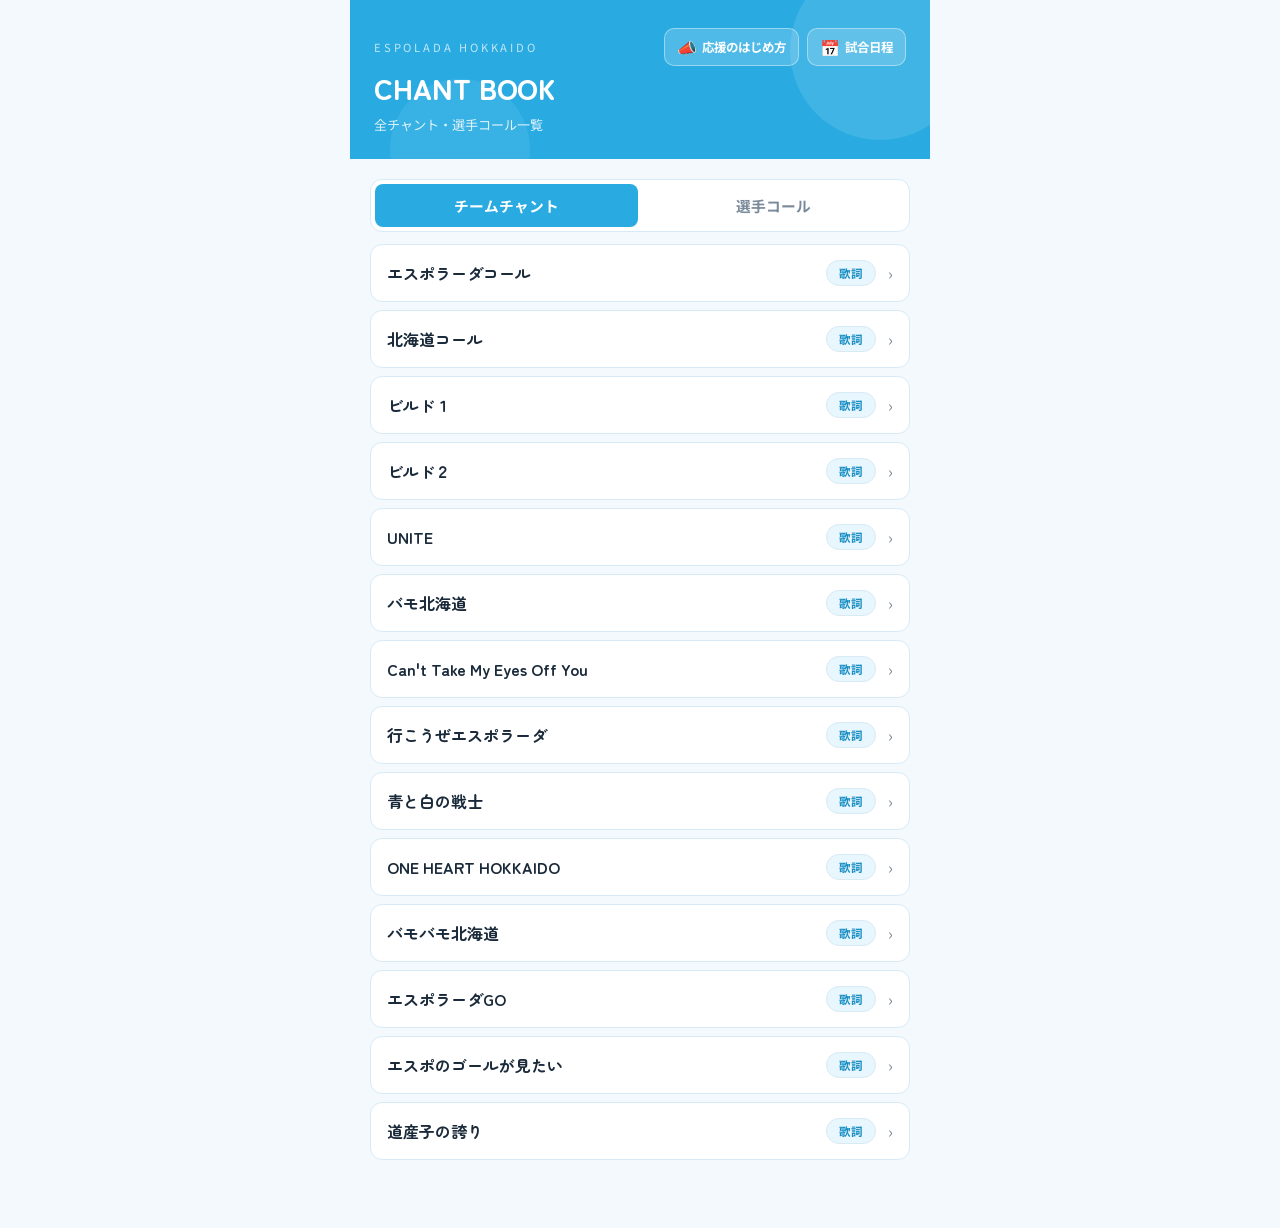
==== commit 54c0ae16: "Update index.html" ====
--- a/index.html
+++ b/index.html
@@ -472,16 +472,19 @@
 <div class="header">
   <div class="header-top-row">
     <div class="header-brand">ESPOLADA HOKKAIDO</div>
-    <a class="schedule-block" href="./next-match.html">
-      <span class="schedule-icon">📅</span>
-      <span class="schedule-text">試合日程</span>
-    </a>
+    <div style="display:flex;gap:8px;align-items:center;position:relative;z-index:1;">
+      <a class="schedule-block" href="https://f000167a.github.io/espolada_chants/intro.html">
+        <span class="schedule-icon">📣</span>
+        <span class="schedule-text">応援のはじめ方</span>
+      </a>
+      <a class="schedule-block" href="./next-match.html">
+        <span class="schedule-icon">📅</span>
+        <span class="schedule-text">試合日程</span>
+      </a>
+    </div>
   </div>
   <div class="header-title">CHANT BOOK</div>
   <div class="header-sub">全チャント・選手コール一覧</div>
-  <div class="header-nav">
-    <a href="https://f000167a.github.io/espolada_chants/intro.html">← 応援のはじめ方</a>
-  </div>
 </div>
 
 <div class="tabs-wrap">
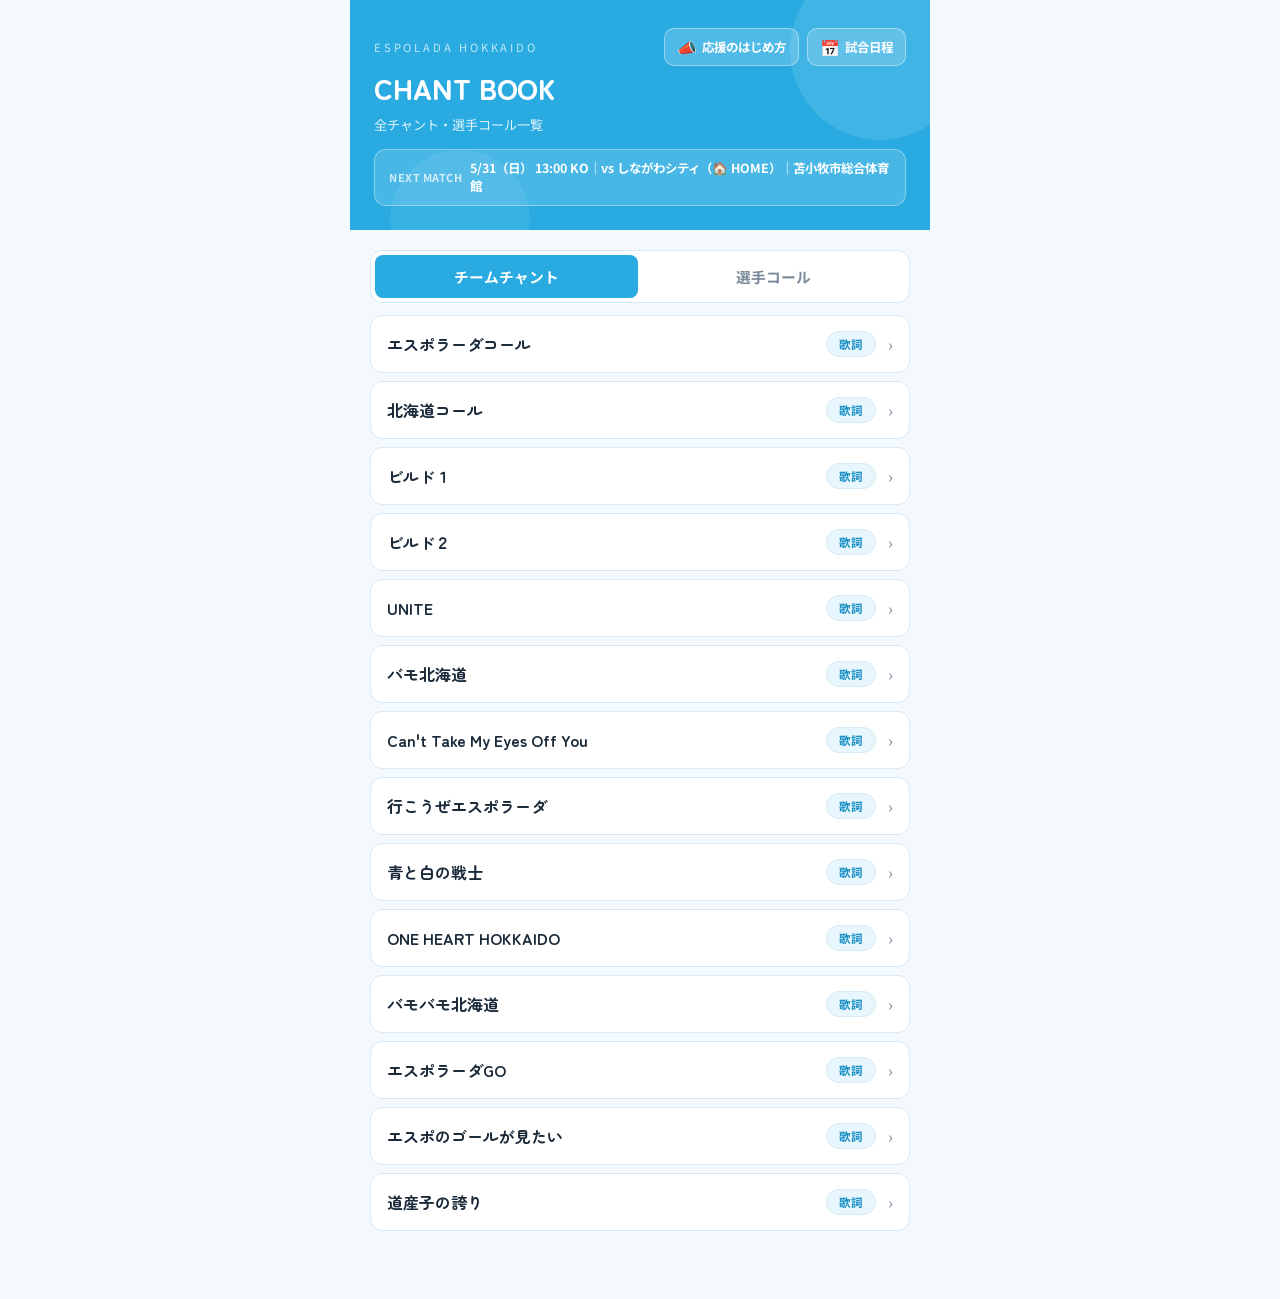
==== commit 4768d9ae: "チャントブックのヘッダーに次節の日時・会場を表示 index.htmlの「試合日程」リンクを、schedule.jsonから次節の日時・ 対戦相手・ホームアウェイ・会場を表示する案内バナーに拡張。  " ====
--- a/index.html
+++ b/index.html
@@ -113,6 +113,39 @@
   line-height: 1.6;
   position: relative;
   z-index: 1;
+}
+
+.next-match-banner {
+  display: flex;
+  align-items: center;
+  gap: 8px;
+  background: rgba(255,255,255,0.15);
+  border: 1.5px solid rgba(255,255,255,0.35);
+  border-radius: 12px;
+  padding: 9px 14px;
+  margin-top: 14px;
+  text-decoration: none;
+  position: relative;
+  z-index: 1;
+}
+
+.next-match-banner:hover {
+  background: rgba(255,255,255,0.24);
+}
+
+.next-match-banner-label {
+  font-size: 0.68rem;
+  font-weight: 700;
+  color: rgba(255,255,255,0.75);
+  letter-spacing: 0.05em;
+  white-space: nowrap;
+}
+
+.next-match-banner-body {
+  font-size: 0.78rem;
+  font-weight: 700;
+  color: #fff;
+  line-height: 1.5;
 }
 
 .header-nav {
@@ -485,6 +518,10 @@
   </div>
   <div class="header-title">CHANT BOOK</div>
   <div class="header-sub">全チャント・選手コール一覧</div>
+  <a class="next-match-banner" href="./next-match.html" id="next-match-banner" style="display:none;">
+    <span class="next-match-banner-label">NEXT MATCH</span>
+    <span class="next-match-banner-body" id="next-match-banner-body"></span>
+  </a>
 </div>
 
 <div class="tabs-wrap">
@@ -511,7 +548,7 @@
     </div>
     <div class="modal-body">
       <div id="modal-inner"></div>
-      <div class="audio-row">
+      <div class="audio-row" style="display:none;">
         <button class="play-btn" id="modal-play" onclick="toggleAudio()">
           <svg id="modal-icon" width="12" height="14" viewBox="0 0 12 14" fill="currentColor">
             <path d="M0 0 L12 7 L0 14 Z"/>
@@ -556,34 +593,35 @@
 ];
 
 const calls = [
-  { title: "#1 戸田 貴英（GK）", call: "たーか　たーか　たーか", origin: "Narco",
+  { no: "1",  pos: "GK", title: "戸田 貴英", read: "とだ たかひで", call: "たーか　たーか　たーか", origin: "Narco",
     chant: ["ラーラララー　ラーラララー", "とーだたかーひで　ラーラララー", "ラーラララー　ラーラララー", "とーだたかーひで　ラーラララー"], audio: null },
-  { title: "#2 杉上 理央（GK）", call: "りーお　りーお　りーお", chant: null, audio: null },
-  { title: "#5 櫛部 悠路（FP）", call: "ゆーろ＊＊＊　ゆーろ＊＊＊", chant: null, audio: null },
-  { title: "#6 笠島 大暉（FP）", call: "だいき＊＊＊　だいき＊＊＊", origin: "ザ・ヒットパレード",
+  { no: "2",  pos: "GK", title: "杉上 理央", read: "すぎうえ りお", call: "りーお　りーお　りーお", chant: null, audio: null },
+  { no: "4",  pos: "FP", title: "髙橋 康平", read: "たかはし こうへい", call: "こうへい＊＊＊　こうへい＊＊＊", chant: null, audio: null },
+  { no: "5",  pos: "FP", title: "櫛部 悠路", read: "くしべ ゆうろ", call: "ゆーろ＊＊＊　ゆーろ＊＊＊", chant: null, audio: null },
+  { no: "6",  pos: "FP", title: "笠島 大暉", read: "かさじま だいき", call: "だいき＊＊＊　だいき＊＊＊", origin: "ザ・ヒットパレード",
     chant: ["ゲットゴール　ゲットゴール", "かーさじーま　だーいきー", "ゲットゴール　ゲットゴール", "かーさじーま　だーいきー"], audio: null },
-  { title: "#7 室田 祐希（FP）", call: "ゆーき＊＊＊　ゆーき＊＊＊", origin: "勇気100％",
+  { no: "7",  pos: "FP", title: "室田 祐希", read: "むろた ゆうき", call: "ゆーき＊＊＊　ゆーき＊＊＊", origin: "勇気100％",
     chant: ["そうさ　100％ゆーきー", "もうがんばるしーかなーいさー", "ゆーきだけが持つ輝き", "えいえーんに　忘れないーでねー", "（ヘイヘイ）"], audio: null },
-  { title: "#10 鈴木 裕太郎（FP）", call: ["ゆーたろー＊＊　＊＊＊", "ゆーたろー＊＊　＊＊＊"], origin: "サタデーナイト",
+  { no: "8",  pos: "FP", title: "藤村 虹希", read: "ふじむら こうき", call: "こうき＊＊＊　こうき＊＊＊", chant: null, audio: null },
+  { no: "9",  pos: "FP", title: "山田 優介", read: "やまだ ゆうすけ", call: "ゆうすけ＊＊＊　ゆうすけ＊＊＊",
+    chant: ["やいやいやい　決めろユースケ", "やいやいやい　決めろユースケ"], audio: null },
+  { no: "10", pos: "FP", title: "鈴木 裕太郎", read: "すずき ゆうたろう", call: ["ゆーたろー＊＊　＊＊＊", "ゆーたろー＊＊　＊＊＊"], origin: "サタデーナイト",
     chant: ["輝け俺たちの誇り", "ゆうたろう　ゆうたろう", "輝け俺たちの誇り", "ゆうたろう　ゆうたろう", "オオオーオオー　オーオーオーオオー"], audio: null },
-  { title: "#14 菅原 慶達（FP）", call: ["け・い・た・つ＊＊＊＊", "け・い・た・つ＊＊＊＊"], origin: "Kernkraft 400",
+  { no: "12", pos: "GK", title: "町田 憲信", read: "まちだ けんしん", call: "けんしん＊＊＊　けんしん＊＊＊", chant: null, audio: null },
+  { no: "14", pos: "FP", title: "菅原 慶達", read: "すがわら けいたつ", call: ["け・い・た・つ＊＊＊＊", "け・い・た・つ＊＊＊＊"], origin: "Kernkraft 400",
     chant: ["おおおおお　おっおおおおお", "おっおおおおっお　け・い・た・つ"], audio: null },
-  { title: "#15 佐藤 悠平（FP）", call: "ゆーへい＊＊＊　ゆーへい＊＊＊", chant: null, audio: null },
-  { title: "#16 山本 航平（FP）", call: "こーへい＊＊＊　こーへい＊＊＊", origin: "See Off",
-    chant: ["止まらねー　やまーもと　こーへーい", "暴れーろ　荒ーれー狂えー", "ララララーラ　ラーラララー", "行けよ　こーへー"], audio: null },
-  { title: "#17 水上 玄太（FP）", call: "げんた＊＊＊　げんた＊＊＊", origin: "リンダリンダ",
+  { no: "15", pos: "FP", title: "佐藤 悠平", read: "さとう ゆうへい", call: "ゆーへい＊＊＊　ゆーへい＊＊＊", chant: null, audio: null },
+  { no: "16", pos: "FP", title: "本郷 颯", read: "ほんごう はやと", call: "はやと＊＊＊　はやと＊＊＊", chant: null, audio: null },
+  { no: "17", pos: "FP", title: "水上 玄太", read: "みずかみ げんた", call: "げんた＊＊＊　げんた＊＊＊", origin: "リンダリンダ",
     chant: ["げんたげんたー", "げんたげんたげんたーー", "げんたげんたー", "げんたげんたげんたー　ゴール"], audio: null },
-  { title: "#18 宮原 勇哉（FP）", call: ["みっやはら　みやはら＊＊", "みっやはら　みやはら＊＊"], origin: "日曜日よりの使者",
+  { no: "18", pos: "FP", title: "宮原 勇哉", read: "みやはら ゆうき", call: ["みっやはら　みやはら＊＊", "みっやはら　みやはら＊＊"], origin: "日曜日よりの使者",
     chant: ["みやはーら　さあ行こうぜ", "みやはーら　ララララーラ", "みやはーら　バモポンテ", "みやはーら　ラララララー"], audio: null },
-  { title: "#19 中浦 慶大（FP）", call: "けいた＊＊＊　けいた＊＊＊", chant: null, audio: null },
-  { title: "#20 佐藤 明生（FP）", call: "あきお＊＊＊　あきお＊＊＊", origin: "We Will Rock You",
+  { no: "19", pos: "FP", title: "中浦 慶大", read: "なかうら けいた", call: "けいた＊＊＊　けいた＊＊＊", chant: null, audio: null },
+  { no: "20", pos: "FP", title: "佐藤 明生", read: "さとう あきお", call: "あきお＊＊＊　あきお＊＊＊", origin: "We Will Rock You",
     chant: ["わーれーらーの　あきお", "行ーけー行ーけー　あきお"], audio: null },
-  { title: "#21 中野 翼（FP）", call: ["なかのつーばさ＊＊＊", "なかのつーばさ＊＊＊"], chant: null, audio: null },
-  { title: "#22 髙橋 翼（FP）", call: "＊　＊＊＊つばさ　＊　＊＊＊つばさ", chant: null, audio: null },
-  { title: "#23 西村 啓（FP）", call: ["にしむら　けい＊＊　＊＊＊", "にしむら　けい＊＊　＊＊＊"], origin: "ミッキーマウスマーチ",
-    chant: ["にっしむら　にっしむら　にっしむらけい", "にっしむら　にっしむら　にっしむらけい"], audio: null },
-  { title: "#24 荒谷 洸介（FP）", call: "こうすけ＊＊＊　こうすけ＊＊＊", chant: null, audio: null },
-  { title: "#25 吉川 頼（GK）", call: "らーい　らーい　らーい", chant: null, audio: null },
+  { no: "22", pos: "FP", title: "髙橋 翼", read: "たかはし つばさ", call: "＊　＊＊＊つばさ　＊　＊＊＊つばさ", chant: null, audio: null },
+  { no: "24", pos: "FP", title: "荒谷 洸介", read: "あらや こうすけ", call: "こうすけ＊＊＊　こうすけ＊＊＊", chant: null, audio: null },
+  { no: "25", pos: "GK", title: "吉川 頼", read: "よしかわ らい", call: "らーい　らーい　らーい", chant: null, audio: null },
 ];
 
 // ── ヘルパー ──
@@ -618,14 +656,20 @@
   const el = document.getElementById("call-list");
   calls.forEach(item => {
     const div = document.createElement("div");
-    div.className = "item";
-    let badges = `<span class="badge badge-call">コール</span>`;
+    div.className = "item" + (item.call ? "" : " wip");
+    const posBg = item.pos === "GK" ? "#e8f6fd" : "#f0f4ff";
+    const posColor = item.pos === "GK" ? "#1a8fc4" : "#4a5fa8";
+    let badges = item.call
+      ? `<span class="badge badge-call">コール</span>`
+      : `<span class="badge" style="background:#f0f0f0;color:#aaa;border-color:#e0e0e0;">準備中</span>`;
     if (item.chant) badges += `<span class="badge badge-chant">チャント</span>`;
     div.innerHTML = `
-      <span class="item-name">${item.title}</span>
+      <span class="item-name">
+        <span style="font-size:0.72rem;color:var(--muted);margin-right:4px;">#${item.no}</span><span style="display:inline-block;font-size:0.65rem;font-weight:900;padding:1px 6px;border-radius:4px;background:${posBg};color:${posColor};margin-right:6px;">${item.pos}</span>${item.title}<span style="font-size:0.72rem;color:var(--muted);font-weight:400;margin-left:5px;">（${item.read}）</span>
+      </span>
       <div class="item-badges">${badges}</div>
-      <span class="item-chevron">›</span>`;
-    div.addEventListener("click", () => openModalCall(item));
+      <span class="item-chevron">${item.call ? "›" : ""}</span>`;
+    if (item.call) div.addEventListener("click", () => openModalCall(item));
     el.appendChild(div);
   });
 }
@@ -656,8 +700,15 @@
 function openModalCall(item) {
   currentItem = item;
   stopAudio();
-  let inner = `<div class="modal-title">${item.title}</div>`;
-  inner += `<div class="modal-section-label">コール</div>
+  const posBg = item.pos === "GK" ? "#e8f6fd" : "#f0f4ff";
+  const posColor = item.pos === "GK" ? "#1a8fc4" : "#4a5fa8";
+  let inner = `
+    <div class="modal-type">選手コール</div>
+    <div class="modal-title">
+      <span style="font-size:0.85rem;color:var(--muted);margin-right:5px;">#${item.no}</span><span style="display:inline-block;font-size:0.7rem;font-weight:900;padding:2px 8px;border-radius:4px;background:${posBg};color:${posColor};margin-right:8px;vertical-align:middle;">${item.pos}</span>${item.title}
+      <div style="font-size:0.8rem;color:var(--muted);font-weight:400;margin-top:3px;">（${item.read}）</div>
+    </div>
+    <div class="modal-section-label">コール</div>
     ${renderModalLines([].concat(item.call), false)}`;
   if (item.chant) {
     inner += `<div class="modal-divider"></div>
@@ -722,6 +773,30 @@
 
 renderChants();
 renderCalls();
+
+// ── 次の試合案内 ──
+async function loadNextMatchBanner() {
+  const res = await fetch("./schedule.json");
+  const data = await res.json();
+  const nextMatch = data.matches.find(m => !m.result);
+  if (!nextMatch) return;
+
+  const DAYS = ["日","月","火","水","木","金","土"];
+  let dateText = "日程未定";
+  if (nextMatch.date) {
+    const d = new Date(nextMatch.date + "T00:00:00");
+    dateText = `${d.getMonth()+1}/${d.getDate()}（${DAYS[d.getDay()]}）`;
+    if (nextMatch.time) dateText += ` ${nextMatch.time} KO`;
+  }
+  const haText = nextMatch.home ? "🏠 HOME" : "✈️ AWAY";
+  const venueText = nextMatch.venue && nextMatch.venue !== "未定" ? nextMatch.venue : "会場未定";
+
+  document.getElementById("next-match-banner-body").textContent =
+    `${dateText}｜vs ${nextMatch.opponent}（${haText}）｜${venueText}`;
+  document.getElementById("next-match-banner").style.display = "flex";
+}
+
+loadNextMatchBanner().catch(() => {});
 </script>
 </body>
 </html>
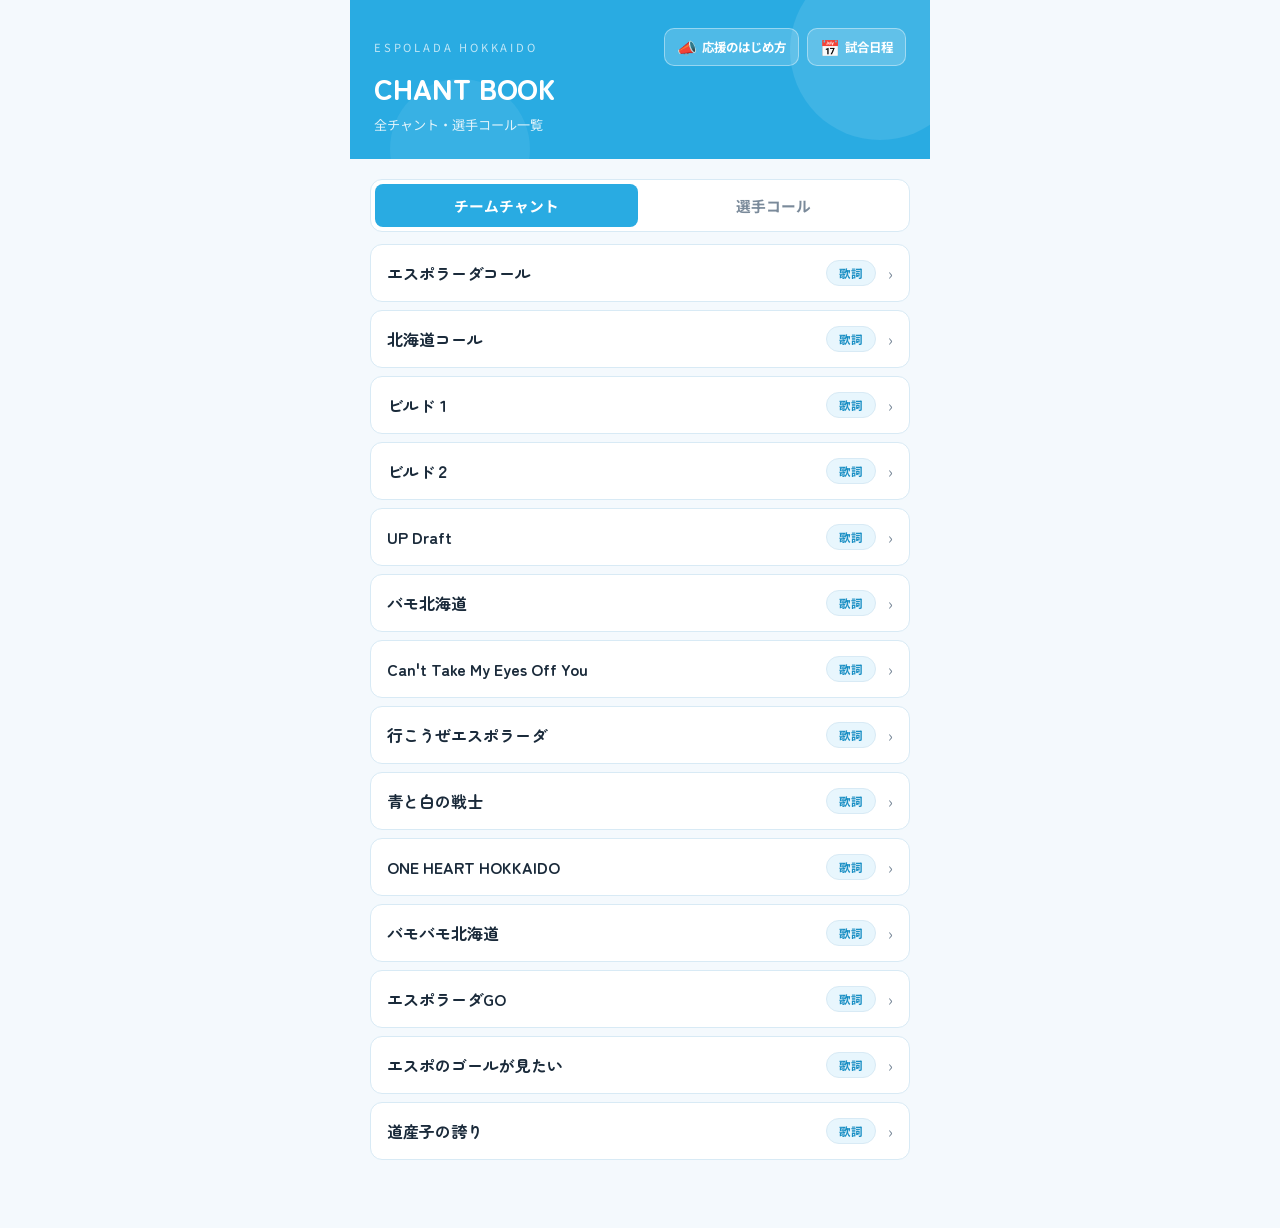
==== commit 6cdedf5e: "チャント「UNITE」を「UP Draft」に改称し歌詞を更新 Co-Authored-By: Claude Fable 5 <noreply@anthropic.com> Claude-Sessio" ====
--- a/index.html
+++ b/index.html
@@ -113,39 +113,6 @@
   line-height: 1.6;
   position: relative;
   z-index: 1;
-}
-
-.next-match-banner {
-  display: flex;
-  align-items: center;
-  gap: 8px;
-  background: rgba(255,255,255,0.15);
-  border: 1.5px solid rgba(255,255,255,0.35);
-  border-radius: 12px;
-  padding: 9px 14px;
-  margin-top: 14px;
-  text-decoration: none;
-  position: relative;
-  z-index: 1;
-}
-
-.next-match-banner:hover {
-  background: rgba(255,255,255,0.24);
-}
-
-.next-match-banner-label {
-  font-size: 0.68rem;
-  font-weight: 700;
-  color: rgba(255,255,255,0.75);
-  letter-spacing: 0.05em;
-  white-space: nowrap;
-}
-
-.next-match-banner-body {
-  font-size: 0.78rem;
-  font-weight: 700;
-  color: #fff;
-  line-height: 1.5;
 }
 
 .header-nav {
@@ -518,10 +485,6 @@
   </div>
   <div class="header-title">CHANT BOOK</div>
   <div class="header-sub">全チャント・選手コール一覧</div>
-  <a class="next-match-banner" href="./next-match.html" id="next-match-banner" style="display:none;">
-    <span class="next-match-banner-label">NEXT MATCH</span>
-    <span class="next-match-banner-body" id="next-match-banner-body"></span>
-  </a>
 </div>
 
 <div class="tabs-wrap">
@@ -570,8 +533,8 @@
     lines: ["＊　＊＊＊　北海道", "＊　＊＊＊　北海道"], audio: null },
   { title: "ビルド２",
     lines: ["＊　＊＊　＊＊＊＊（オイ）", "エスポラーダ北海道", "＊　＊＊　＊＊＊＊（オイ）", "エスポラーダ北海道"], audio: null },
-  { title: "UNITE", origin: "リパブリック讃歌",
-    lines: ["エースポラーダ　ユナイト", "エースポラーダ　ユナイト", "エースポラーダ　ユナイト", "エースポラーダ　北海道"], audio: null },
+  { title: "UP Draft", origin: "リパブリック讃歌",
+    lines: ["UP Draft エスポ", "UP Draft エスポ", "UP Draft エスポ", "エースポラーダ　北海道"], audio: null },
   { title: "バモ北海道",
     lines: ["オー　バモ北海道", "北海道　北海道", "バモ北海道"], audio: null },
   { title: "Can't Take My Eyes Off You", origin: "君の瞳に恋してる",
@@ -773,30 +736,6 @@
 
 renderChants();
 renderCalls();
-
-// ── 次の試合案内 ──
-async function loadNextMatchBanner() {
-  const res = await fetch("./schedule.json");
-  const data = await res.json();
-  const nextMatch = data.matches.find(m => !m.result);
-  if (!nextMatch) return;
-
-  const DAYS = ["日","月","火","水","木","金","土"];
-  let dateText = "日程未定";
-  if (nextMatch.date) {
-    const d = new Date(nextMatch.date + "T00:00:00");
-    dateText = `${d.getMonth()+1}/${d.getDate()}（${DAYS[d.getDay()]}）`;
-    if (nextMatch.time) dateText += ` ${nextMatch.time} KO`;
-  }
-  const haText = nextMatch.home ? "🏠 HOME" : "✈️ AWAY";
-  const venueText = nextMatch.venue && nextMatch.venue !== "未定" ? nextMatch.venue : "会場未定";
-
-  document.getElementById("next-match-banner-body").textContent =
-    `${dateText}｜vs ${nextMatch.opponent}（${haText}）｜${venueText}`;
-  document.getElementById("next-match-banner").style.display = "flex";
-}
-
-loadNextMatchBanner().catch(() => {});
 </script>
 </body>
 </html>
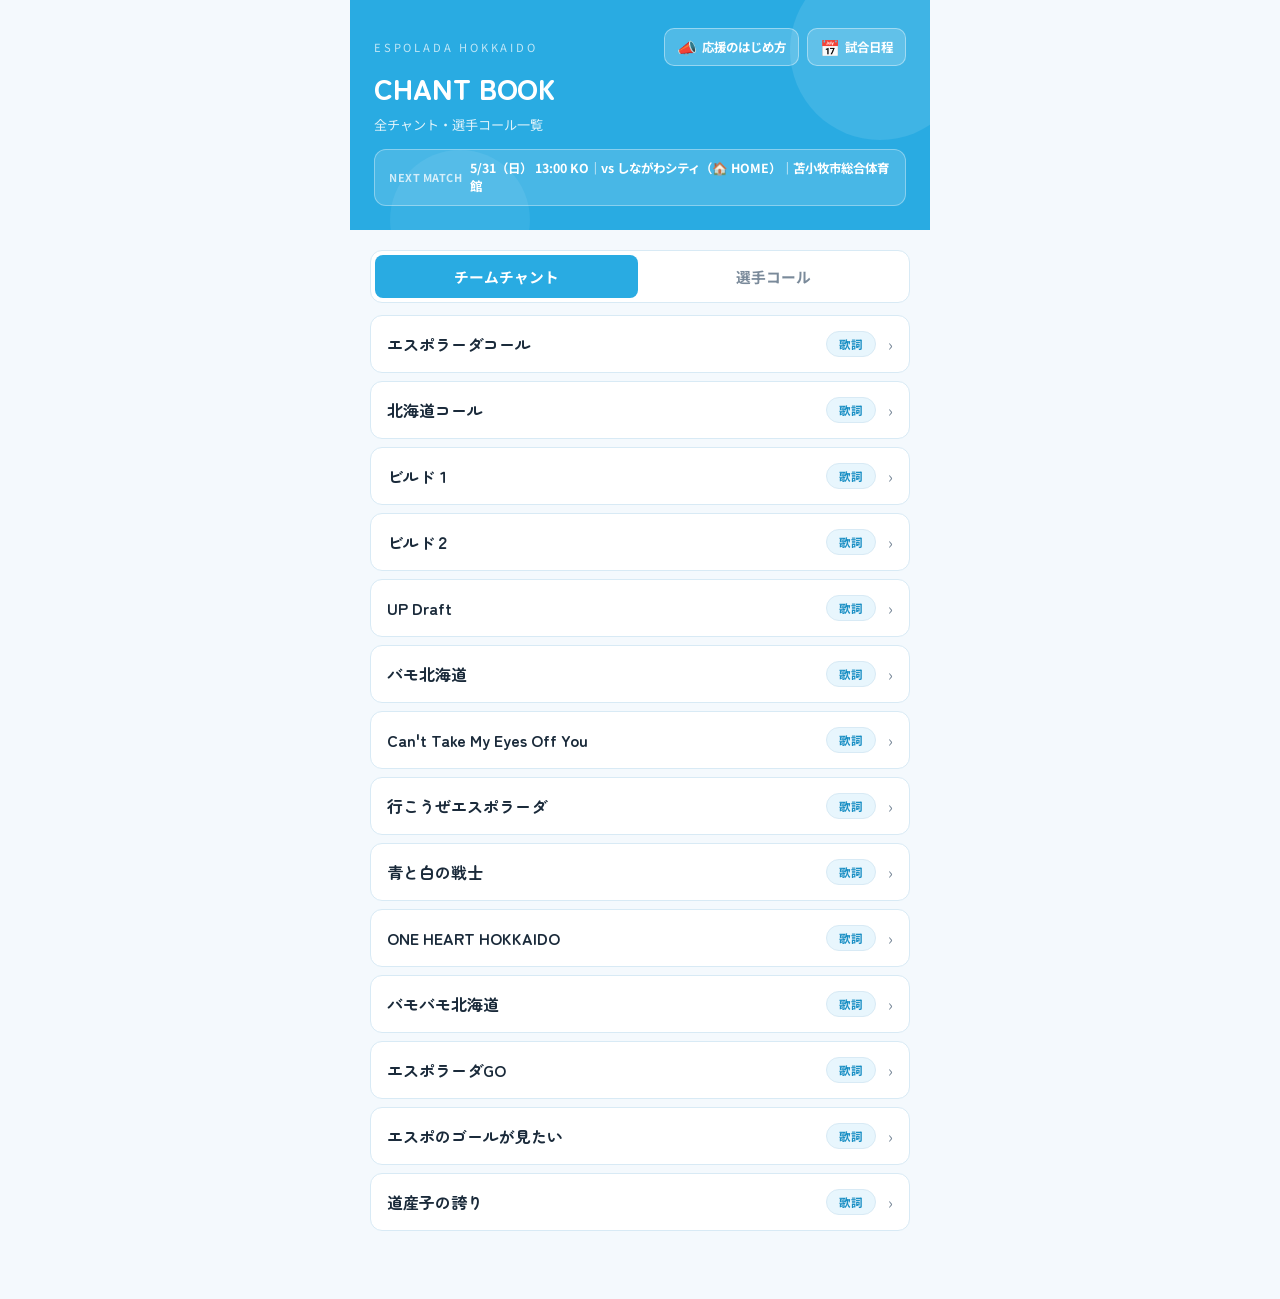
==== commit 16e82b75: "Merge pull request #1 from f000167a/claude/match-announcement-details-1z6ky4" ====
--- a/index.html
+++ b/index.html
@@ -113,6 +113,39 @@
   line-height: 1.6;
   position: relative;
   z-index: 1;
+}
+
+.next-match-banner {
+  display: flex;
+  align-items: center;
+  gap: 8px;
+  background: rgba(255,255,255,0.15);
+  border: 1.5px solid rgba(255,255,255,0.35);
+  border-radius: 12px;
+  padding: 9px 14px;
+  margin-top: 14px;
+  text-decoration: none;
+  position: relative;
+  z-index: 1;
+}
+
+.next-match-banner:hover {
+  background: rgba(255,255,255,0.24);
+}
+
+.next-match-banner-label {
+  font-size: 0.68rem;
+  font-weight: 700;
+  color: rgba(255,255,255,0.75);
+  letter-spacing: 0.05em;
+  white-space: nowrap;
+}
+
+.next-match-banner-body {
+  font-size: 0.78rem;
+  font-weight: 700;
+  color: #fff;
+  line-height: 1.5;
 }
 
 .header-nav {
@@ -485,6 +518,10 @@
   </div>
   <div class="header-title">CHANT BOOK</div>
   <div class="header-sub">全チャント・選手コール一覧</div>
+  <a class="next-match-banner" href="./next-match.html" id="next-match-banner" style="display:none;">
+    <span class="next-match-banner-label">NEXT MATCH</span>
+    <span class="next-match-banner-body" id="next-match-banner-body"></span>
+  </a>
 </div>
 
 <div class="tabs-wrap">
@@ -736,6 +773,30 @@
 
 renderChants();
 renderCalls();
+
+// ── 次の試合案内 ──
+async function loadNextMatchBanner() {
+  const res = await fetch("./schedule.json");
+  const data = await res.json();
+  const nextMatch = data.matches.find(m => !m.result);
+  if (!nextMatch) return;
+
+  const DAYS = ["日","月","火","水","木","金","土"];
+  let dateText = "日程未定";
+  if (nextMatch.date) {
+    const d = new Date(nextMatch.date + "T00:00:00");
+    dateText = `${d.getMonth()+1}/${d.getDate()}（${DAYS[d.getDay()]}）`;
+    if (nextMatch.time) dateText += ` ${nextMatch.time} KO`;
+  }
+  const haText = nextMatch.home ? "🏠 HOME" : "✈️ AWAY";
+  const venueText = nextMatch.venue && nextMatch.venue !== "未定" ? nextMatch.venue : "会場未定";
+
+  document.getElementById("next-match-banner-body").textContent =
+    `${dateText}｜vs ${nextMatch.opponent}（${haText}）｜${venueText}`;
+  document.getElementById("next-match-banner").style.display = "flex";
+}
+
+loadNextMatchBanner().catch(() => {});
 </script>
 </body>
 </html>
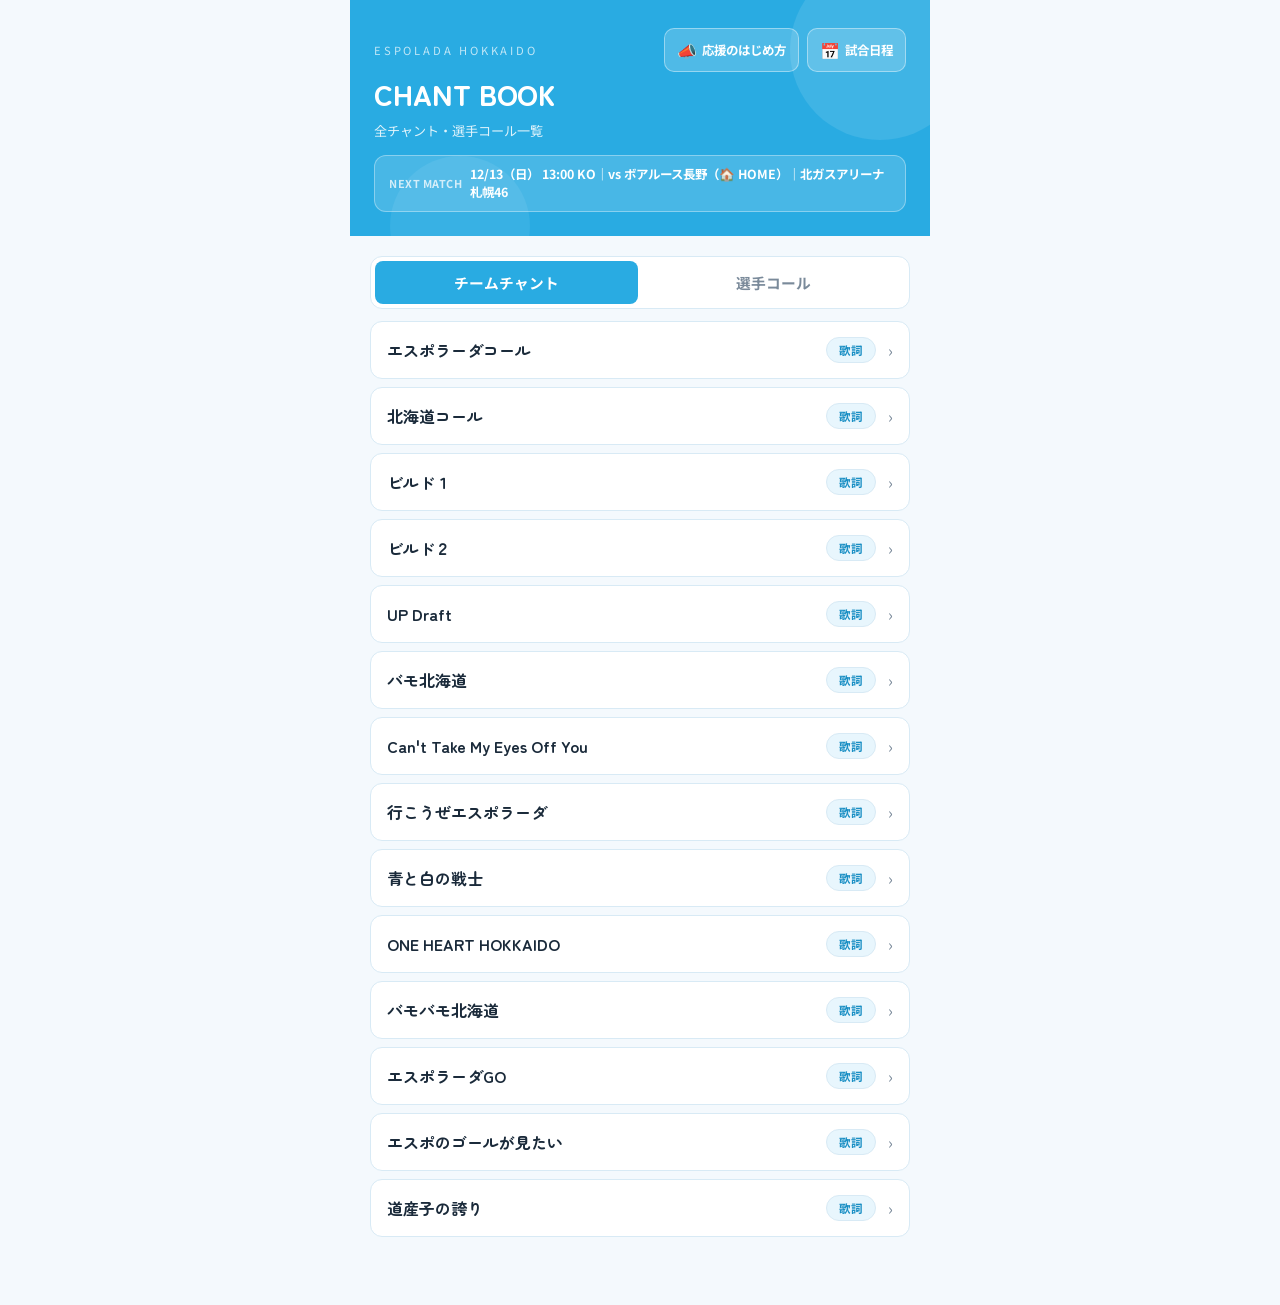
==== commit ed9fb9ed: "Improve chant dialog accessibility and upcoming match selection" ====
--- a/index.html
+++ b/index.html
@@ -331,7 +331,7 @@
   justify-content: center;
 }
 
-.overlay.open { display: flex; }
+.overlay[open] { display: flex; }
 
 .modal {
   background: var(--surface);
@@ -499,14 +499,15 @@
 
 .audio-status { font-size: 0.78rem; color: var(--muted); }
 </style>
+<link rel="stylesheet" href="./assets/dialog.css">
 </head>
 <body>
 
 <div class="header">
   <div class="header-top-row">
     <div class="header-brand">ESPOLADA HOKKAIDO</div>
-    <div style="display:flex;gap:8px;align-items:center;position:relative;z-index:1;">
-      <a class="schedule-block" href="https://f000167a.github.io/espolada_chants/intro.html">
+    <div class="header-links">
+      <a class="schedule-block" href="./intro.html">
         <span class="schedule-icon">📣</span>
         <span class="schedule-text">応援のはじめ方</span>
       </a>
@@ -525,41 +526,43 @@
 </div>
 
 <div class="tabs-wrap">
-  <div class="tabs">
-    <button class="tab active" onclick="switchTab('chants', this)">チームチャント</button>
-    <button class="tab" onclick="switchTab('calls', this)">選手コール</button>
+  <div class="tabs" role="tablist" aria-label="チャントの種類">
+    <button type="button" class="tab active" id="tab-chants" role="tab" aria-selected="true" aria-controls="panel-chants" onclick="switchTab('chants', this)">チームチャント</button>
+    <button type="button" class="tab" id="tab-calls" role="tab" aria-selected="false" aria-controls="panel-calls" tabindex="-1" onclick="switchTab('calls', this)">選手コール</button>
   </div>
 </div>
 
 <div class="list-wrap">
-  <div class="tab-panel active" id="panel-chants">
+  <div class="tab-panel active" id="panel-chants" role="tabpanel" aria-labelledby="tab-chants">
     <div id="chant-list"></div>
   </div>
-  <div class="tab-panel" id="panel-calls">
+  <div class="tab-panel" id="panel-calls" role="tabpanel" aria-labelledby="tab-calls" hidden>
     <div id="call-list"></div>
   </div>
 </div>
 
 <!-- MODAL -->
-<div class="overlay" id="overlay" onclick="handleOverlayClick(event)">
+<dialog class="overlay" id="overlay" aria-labelledby="modal-title" onclick="handleOverlayClick(event)">
   <div class="modal" onclick="event.stopPropagation()">
     <div class="modal-close-row">
-      <button class="close-btn" onclick="closeModal()">✕</button>
+      <button type="button" class="close-btn" aria-label="閉じる" autofocus onclick="closeModal()">✕</button>
     </div>
     <div class="modal-body">
       <div id="modal-inner"></div>
-      <div class="audio-row" style="display:none;">
-        <button class="play-btn" id="modal-play" onclick="toggleAudio()">
-          <svg id="modal-icon" width="12" height="14" viewBox="0 0 12 14" fill="currentColor">
+      <div class="audio-row" hidden>
+        <button type="button" aria-label="音源を再生" class="play-btn" id="modal-play" onclick="toggleAudio()">
+          <svg aria-hidden="true" id="modal-icon" width="12" height="14" viewBox="0 0 12 14" fill="currentColor">
             <path d="M0 0 L12 7 L0 14 Z"/>
           </svg>
         </button>
-        <div class="audio-status" id="audio-status">音源準備中</div>
+        <div class="audio-status" id="audio-status" role="status">音源準備中</div>
       </div>
     </div>
   </div>
-</div>
-
+</dialog>
+
+<script src="./assets/dialog.js"></script>
+<script src="./assets/schedule.js"></script>
 <script>
 const chants = [
   { title: "エスポラーダコール",
@@ -641,12 +644,14 @@
 function renderChants() {
   const el = document.getElementById("chant-list");
   chants.forEach(item => {
-    const div = document.createElement("div");
+    const div = document.createElement("button");
+    div.type = "button";
+    div.setAttribute("aria-haspopup", "dialog");
     div.className = "item";
     div.innerHTML = `
       <span class="item-name">${item.title}</span>
-      <div class="item-badges"><span class="badge badge-lyrics">歌詞</span></div>
-      <span class="item-chevron">›</span>`;
+      <span class="item-badges"><span class="badge badge-lyrics">歌詞</span></span>
+      <span class="item-chevron" aria-hidden="true">›</span>`;
     div.addEventListener("click", () => openModalChant(item));
     el.appendChild(div);
   });
@@ -655,7 +660,9 @@
 function renderCalls() {
   const el = document.getElementById("call-list");
   calls.forEach(item => {
-    const div = document.createElement("div");
+    const div = document.createElement("button");
+    div.type = "button";
+    div.setAttribute("aria-haspopup", "dialog");
     div.className = "item" + (item.call ? "" : " wip");
     const posBg = item.pos === "GK" ? "#e8f6fd" : "#f0f4ff";
     const posColor = item.pos === "GK" ? "#1a8fc4" : "#4a5fa8";
@@ -667,19 +674,41 @@
       <span class="item-name">
         <span style="font-size:0.72rem;color:var(--muted);margin-right:4px;">#${item.no}</span><span style="display:inline-block;font-size:0.65rem;font-weight:900;padding:1px 6px;border-radius:4px;background:${posBg};color:${posColor};margin-right:6px;">${item.pos}</span>${item.title}<span style="font-size:0.72rem;color:var(--muted);font-weight:400;margin-left:5px;">（${item.read}）</span>
       </span>
-      <div class="item-badges">${badges}</div>
-      <span class="item-chevron">${item.call ? "›" : ""}</span>`;
+      <span class="item-badges">${badges}</span>
+      <span class="item-chevron" aria-hidden="true">${item.call ? "›" : ""}</span>`;
+    div.disabled = !item.call;
     if (item.call) div.addEventListener("click", () => openModalCall(item));
     el.appendChild(div);
   });
 }
 
 function switchTab(id, btn) {
-  document.querySelectorAll(".tab").forEach(t => t.classList.remove("active"));
-  document.querySelectorAll(".tab-panel").forEach(p => p.classList.remove("active"));
-  btn.classList.add("active");
-  document.getElementById("panel-" + id).classList.add("active");
-}
+  document.querySelectorAll(".tab").forEach(tab => {
+    const selected = tab === btn;
+    tab.classList.toggle("active", selected);
+    tab.setAttribute("aria-selected", String(selected));
+    tab.tabIndex = selected ? 0 : -1;
+  });
+  document.querySelectorAll(".tab-panel").forEach(panel => {
+    const selected = panel.id === "panel-" + id;
+    panel.classList.toggle("active", selected);
+    panel.hidden = !selected;
+  });
+}
+
+document.querySelector(".tabs").addEventListener("keydown", event => {
+  const tabs = Array.from(document.querySelectorAll(".tab"));
+  let index = tabs.indexOf(document.activeElement);
+  if (index < 0) return;
+  if (event.key === "ArrowRight") index = (index + 1) % tabs.length;
+  else if (event.key === "ArrowLeft") index = (index + tabs.length - 1) % tabs.length;
+  else if (event.key === "Home") index = 0;
+  else if (event.key === "End") index = tabs.length - 1;
+  else return;
+  event.preventDefault();
+  tabs[index].click();
+  tabs[index].focus();
+});
 
 // ── MODAL ──
 let currentAudio = null;
@@ -689,12 +718,12 @@
   currentItem = item;
   document.getElementById("modal-inner").innerHTML = `
     <div class="modal-type">チームチャント</div>
-    <div class="modal-title">${item.title}</div>
+    <div class="modal-title" id="modal-title">${item.title}</div>
     ${item.origin ? `<div class="modal-origin">♪ ${item.origin}</div>` : ""}
     <div class="modal-section-label">歌詞</div>
     ${renderModalLines(item.lines, true)}`;
   setupAudio(item.audio);
-  document.getElementById("overlay").classList.add("open");
+  ChantDialog.open();
 }
 
 function openModalCall(item) {
@@ -704,7 +733,7 @@
   const posColor = item.pos === "GK" ? "#1a8fc4" : "#4a5fa8";
   let inner = `
     <div class="modal-type">選手コール</div>
-    <div class="modal-title">
+    <div class="modal-title" id="modal-title">
       <span style="font-size:0.85rem;color:var(--muted);margin-right:5px;">#${item.no}</span><span style="display:inline-block;font-size:0.7rem;font-weight:900;padding:2px 8px;border-radius:4px;background:${posBg};color:${posColor};margin-right:8px;vertical-align:middle;">${item.pos}</span>${item.title}
       <div style="font-size:0.8rem;color:var(--muted);font-weight:400;margin-top:3px;">（${item.read}）</div>
     </div>
@@ -718,23 +747,19 @@
   }
   document.getElementById("modal-inner").innerHTML = inner;
   setupAudio(item.audio);
-  document.getElementById("overlay").classList.add("open");
+  ChantDialog.open();
 }
 
 function setupAudio(src) {
   stopAudio();
-  const btn = document.getElementById("modal-play");
-  const icon = document.getElementById("modal-icon");
-  const status = document.getElementById("audio-status");
-  icon.innerHTML = '<path d="M0 0 L12 7 L0 14 Z"/>';
-  btn.classList.remove("playing");
-  btn.disabled = !src;
-  status.textContent = src ? "タップして再生" : "音源準備中";
+  document.querySelector(".audio-row").hidden = !src;
+  document.getElementById("modal-play").disabled = !src;
+  document.getElementById("audio-status").textContent = src ? "タップして再生" : "音源準備中";
 }
 
 function closeModal() {
   stopAudio();
-  document.getElementById("overlay").classList.remove("open");
+  ChantDialog.close();
 }
 
 function handleOverlayClick(e) {
@@ -742,34 +767,51 @@
 }
 
 function stopAudio() {
-  if (currentAudio) { currentAudio.pause(); currentAudio.currentTime = 0; currentAudio = null; }
-  const p = document.getElementById("modal-play");
-  const i = document.getElementById("modal-icon");
-  if (p) p.classList.remove("playing");
-  if (i) i.innerHTML = '<path d="M0 0 L12 7 L0 14 Z"/>';
-}
-
-function toggleAudio() {
+  const audio = currentAudio;
+  currentAudio = null;
+  if (audio) {
+    audio.onended = null;
+    audio.onerror = null;
+    audio.pause();
+    audio.currentTime = 0;
+  }
+  const btn = document.getElementById("modal-play");
+  btn.classList.remove("playing");
+  btn.setAttribute("aria-label", "音源を再生");
+  document.getElementById("modal-icon").innerHTML = '<path d="M0 0 L12 7 L0 14 Z"/>';
+  document.getElementById("audio-status").textContent = currentItem?.audio ? "タップして再生" : "音源準備中";
+}
+
+async function toggleAudio() {
   if (!currentItem?.audio) return;
+  if (currentAudio) {
+    stopAudio();
+    return;
+  }
+  const audio = new Audio(currentItem.audio);
+  currentAudio = audio;
   const btn = document.getElementById("modal-play");
-  const icon = document.getElementById("modal-icon");
   const status = document.getElementById("audio-status");
-  if (currentAudio && !currentAudio.paused) {
-    stopAudio(); status.textContent = "タップして再生"; return;
+  const showError = () => {
+    if (currentAudio !== audio) return;
+    stopAudio();
+    status.textContent = "再生できませんでした。もう一度お試しください";
+  };
+  audio.onended = () => { if (currentAudio === audio) stopAudio(); };
+  audio.onerror = showError;
+  btn.setAttribute("aria-label", "音源を停止");
+  document.getElementById("modal-icon").innerHTML = '<rect x="0" y="0" width="4" height="14" rx="1"/><rect x="8" y="0" width="4" height="14" rx="1"/>';
+  status.textContent = "読み込み中…";
+  try {
+    await audio.play();
+    // Ignore a delayed play result after closing, switching songs, or stopping.
+    if (currentAudio !== audio) return;
+    btn.classList.add("playing");
+    status.textContent = "再生中";
+  } catch (_) {
+    showError();
   }
-  if (!currentAudio) currentAudio = new Audio(currentItem.audio);
-  currentAudio.play();
-  currentAudio.onended = () => { stopAudio(); status.textContent = "タップして再生"; };
-  btn.classList.add("playing");
-  icon.innerHTML = '<rect x="0" y="0" width="4" height="14" rx="1"/><rect x="8" y="0" width="4" height="14" rx="1"/>';
-  status.textContent = "再生中";
-}
-
-document.addEventListener("keydown", e => { if (e.key === "Escape") closeModal(); });
-
-let swipeY = 0;
-document.querySelector(".modal").addEventListener("touchstart", e => { swipeY = e.touches[0].clientY; }, { passive: true });
-document.querySelector(".modal").addEventListener("touchend", e => { if (e.changedTouches[0].clientY - swipeY > 60) closeModal(); }, { passive: true });
+}
 
 renderChants();
 renderCalls();
@@ -777,8 +819,9 @@
 // ── 次の試合案内 ──
 async function loadNextMatchBanner() {
   const res = await fetch("./schedule.json");
+  if (!res.ok) throw new Error("Schedule request failed");
   const data = await res.json();
-  const nextMatch = data.matches.find(m => !m.result);
+  const nextMatch = Schedule.nextMatch(data.matches);
   if (!nextMatch) return;
 
   const DAYS = ["日","月","火","水","木","金","土"];
--- a/assets/dialog.css
+++ b/assets/dialog.css
@@ -0,0 +1,69 @@
+/* Shared keyboard and small-screen behavior for the chant dialogs. */
+:focus-visible {
+  outline: 3px solid #12658a;
+  outline-offset: 3px;
+}
+
+html.dialog-open,
+html.dialog-open body { overflow: hidden; }
+
+.overlay {
+  width: 100%;
+  height: 100%;
+  height: 100dvh;
+  max-width: none;
+  max-height: none;
+  margin: 0;
+  padding: 0;
+  border: 0;
+  color: inherit;
+}
+
+.overlay::backdrop { background: transparent; }
+.modal {
+  max-height: 82vh;
+  max-height: 82dvh;
+  overscroll-behavior: contain;
+  padding-bottom: calc(40px + env(safe-area-inset-bottom));
+}
+.modal-close-row {
+  position: sticky;
+  top: 0;
+  z-index: 1;
+  background: var(--surface);
+  padding-bottom: 6px;
+}
+.close-btn { width: 44px; height: 44px; }
+.modal-line { overflow-wrap: anywhere; }
+
+button.item,
+button.chant-card {
+  width: 100%;
+  text-align: left;
+  font: inherit;
+  color: inherit;
+}
+.item-name,
+.chant-card-info { min-width: 0; overflow-wrap: anywhere; }
+.chant-card-name,
+.chant-card-scene { display: block; }
+.item-badges { flex-wrap: wrap; justify-content: flex-end; }
+.item-chevron { flex-shrink: 0; }
+.header-top-row { flex-wrap: wrap; gap: 10px; }
+.header-links { display: flex; flex-wrap: wrap; gap: 8px; align-items: center; position: relative; z-index: 1; }
+.schedule-block { min-height: 44px; }
+.audio-row[hidden] { display: none; }
+
+@media (max-width: 400px) {
+  .item { flex-wrap: wrap; gap: 8px; padding: 14px 12px; }
+  .item-name { flex-basis: 100%; }
+  .item-badges { margin-left: auto; }
+  .header { padding-left: 20px; padding-right: 20px; }
+}
+
+@media (prefers-reduced-motion: reduce) {
+  *, *::before, *::after {
+    animation: none !important;
+    transition: none !important;
+  }
+}
